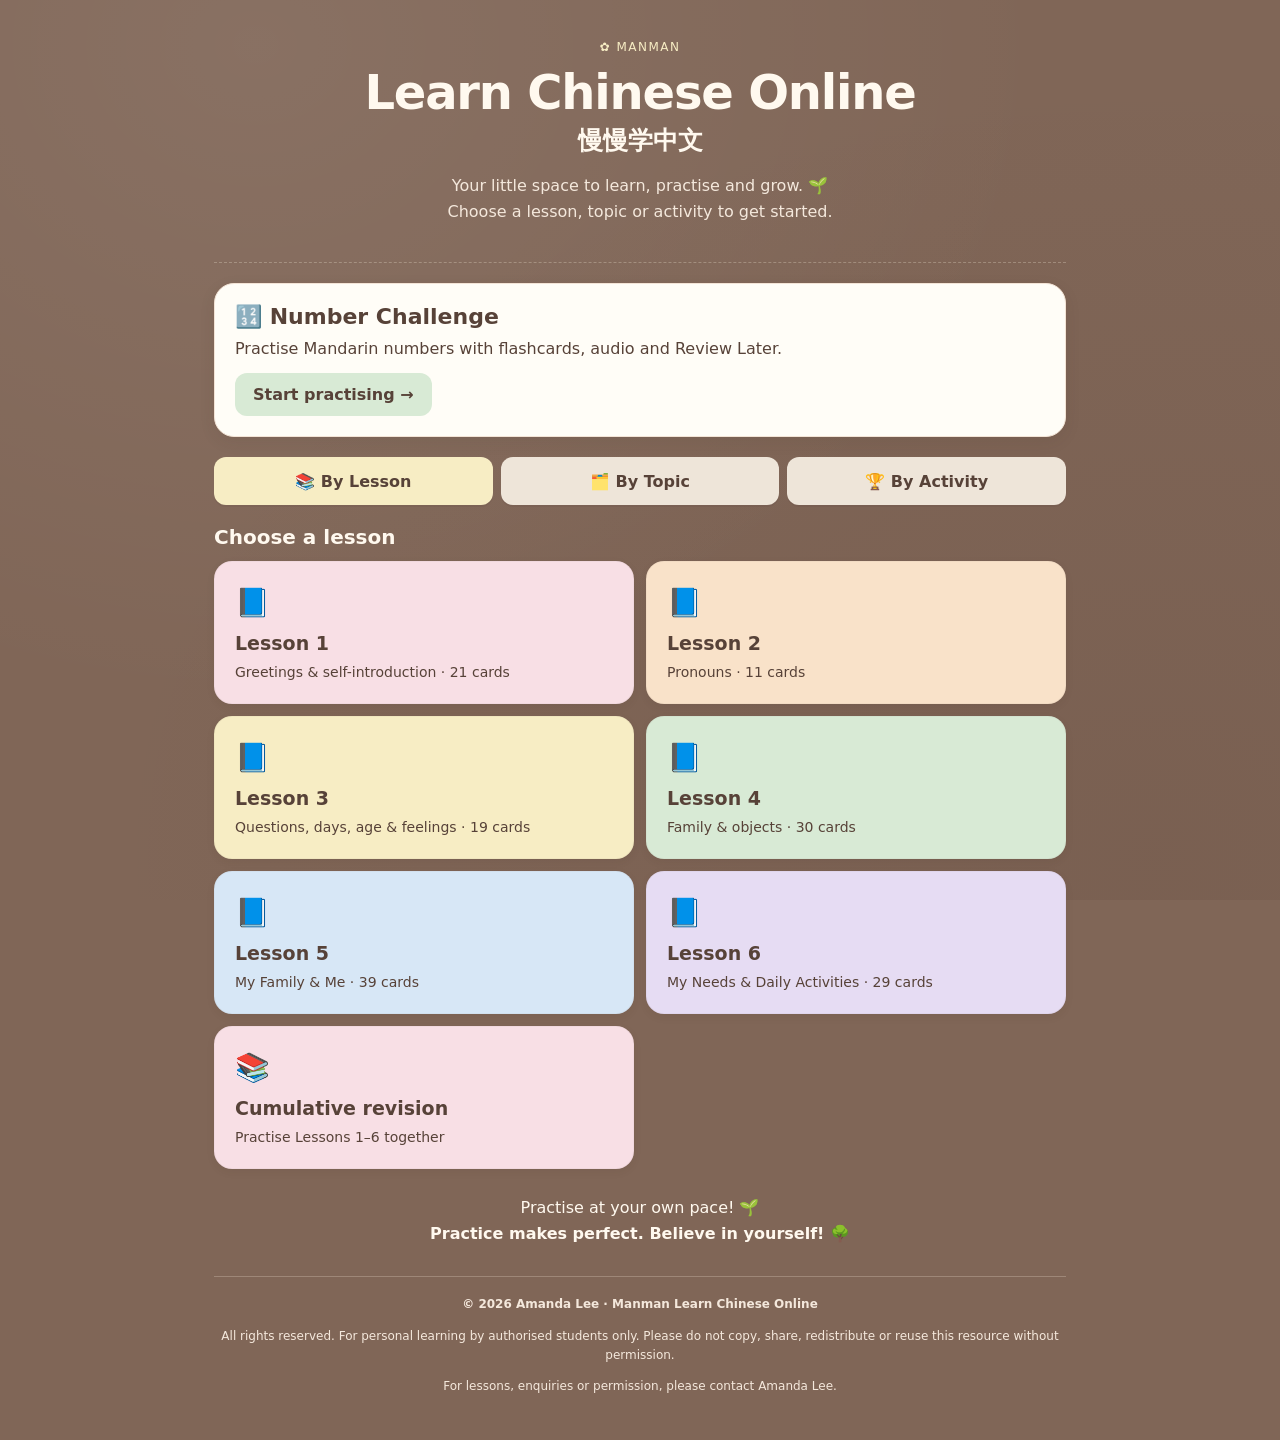
==== index.html @ 1bf58259 "Publish Lesson 5 and 6 navigation and practical sentence activity" ====
<!doctype html><html lang="en"><head><meta charset="utf-8"><meta name="viewport" content="width=device-width,initial-scale=1"><title>Manman · Learn Chinese Online</title><style>*{box-sizing:border-box}body{margin:0;background:#806657;color:#fff9ef;font:16px system-ui,sans-serif}main{max-width:900px;margin:auto;padding:24px}header{text-align:center;padding:16px 0 22px}h1{font-size:clamp(30px,6vw,48px);margin:10px 0 4px}header p{color:#f4e8dc;line-height:1.6}small{color:#f4e8dc}.tabs{display:flex;gap:8px;margin:12px 0 20px;flex-wrap:wrap}button{font:inherit;cursor:pointer;border:0;border-radius:12px;min-height:48px;background:#eee5d9;color:#574238;padding:10px;font-weight:700;flex:1 1 100px}button[aria-pressed=true]{background:#f7edc4}a:focus-visible,button:focus-visible{outline:3px solid #fff;outline-offset:4px}.grid{display:grid;grid-template-columns:repeat(2,minmax(0,1fr));gap:12px}.tile{display:flex;flex-direction:column;gap:8px;text-decoration:none;color:#574238;padding:20px;border-radius:18px;background:#fffdf7;min-height:130px}.tile strong{font-size:19px}.tile span{font-size:14px;line-height:1.5}.tile .emoji{font-size:28px}.tile:hover{filter:brightness(1.04)}.feature{background:#fffdf7;color:#574238;border-radius:20px;padding:20px;margin:0 0 20px}.feature h2{margin:0 0 6px;font-size:22px}.feature p{line-height:1.5;margin:8px 0 12px}.feature a{display:inline-block;background:#d8ead5;color:#574238;padding:12px 18px;border-radius:12px;text-decoration:none;font-weight:700}footer{text-align:center;font-size:12px;line-height:1.6;color:#f4e8dc;border-top:1px solid #ffffff35;padding-top:18px;margin-top:30px}.note{text-align:center;line-height:1.6;margin:26px 0 16px}.section-title{font-size:20px;margin:0 0 12px}.tag{font-size:12px;letter-spacing:1.5px;color:#f7edc4}@media(max-width:480px){main{padding:16px}.tile{padding:14px;min-height:130px}.tile strong{font-size:17px}.tile span{font-size:13px}.tabs{gap:6px}.tabs button{font-size:14px;flex:1 1 85px}}body{min-height:100vh;background-color:#806657;background-image:radial-gradient(ellipse at 20% 5%,#ffffff12,transparent 55%),radial-gradient(ellipse at 90% 95%,#3c241b18,transparent 65%);background-attachment:fixed}main{padding-bottom:32px}h1{letter-spacing:-.025em}button,select{box-shadow:0 2px 0 #49352d16}button:focus-visible,select:focus-visible,a:focus-visible{outline:3px solid #fff2d6;outline-offset:3px}.card,.feature{border:1px solid #f3e4d6;box-shadow:0 5px 16px #39291e16}.hint div,.tile{border:1px solid #5742380a}.quick-guide{background:#ffffff0c;border:1px solid #ffffff22;border-radius:14px;padding:14px 16px}.practice-guide,footer{border-color:#fff5e53b}progress{accent-color:#f7edc4}::selection{background:#f9e2c9;color:#574238}header{border-bottom:1px dashed #fff5e542;margin-bottom:20px}.tile{box-shadow:0 3px 9px #39291e12}.tag{color:#f7edc4}</style></head><body><main><header><div class="tag">✿ MANMAN</div><h1>Learn Chinese Online</h1><div style="font-size:25px;font-weight:700" lang="zh-CN">慢慢学中文</div><p>Your little space to learn, practise and grow. 🌱<br>Choose a lesson, topic or activity to get started.</p></header><section class="feature"><h2>🔢 Number Challenge</h2><p>Practise Mandarin numbers with flashcards, audio and Review Later.</p><a href="/numbers.html">Start practising →</a></section><nav class="tabs" aria-label="Browse learning activities"><button data-tab="lesson" aria-pressed="true">📚 By Lesson</button><button data-tab="topic" aria-pressed="false">🗂️ By Topic</button><button data-tab="activity" aria-pressed="false">🏆 By Activity</button></nav><h2 class="section-title" id="sectionTitle">Choose a lesson</h2><div class="grid" id="items"></div><p class="note">Practise at your own pace! 🌱<br><strong>Practice makes perfect. Believe in yourself! 🌳</strong></p><footer><strong>© 2026 Amanda Lee · Manman Learn Chinese Online</strong><p>All rights reserved. For personal learning by authorised students only. Please do not copy, share, redistribute or reuse this resource without permission.</p><p>For lessons, enquiries or permission, please contact Amanda Lee.</p></footer></main><script src="/lessons.js"></script><script>
const colors=['#f8dfe5','#f9e2c9','#f7edc4','#d8ead5','#d7e7f6','#e6dcf3'];const lessonNames={1:'Greetings & self-introduction',2:'Pronouns',3:'Questions, days, age & feelings',4:'Family & objects',5:'My Family & Me',6:'My Needs & Daily Activities'};const topicIcons={'Greetings':'👋','Self-introduction':'🙋','Pronouns':'👥','Questions & days':'📅','Age':'🎂','Feelings':'😊','Have / do not have':'🎒','This / that':'👈','Family':'🏡'};const url=(params)=>'/speaking.html?'+new URLSearchParams(params).toString();const catalog={lesson:[...Object.entries(lessonNames).map(([n,t])=>['📘','Lesson '+n,t+' · '+MANMAN_CARDS.filter(c=>String(c[0])===n).length+' cards',url({lesson:n})]),['📚','Cumulative revision','Practise Lessons 1–6 together',url({lesson:'all'})]],topic:[['🔢','Numbers','Number Challenge','/numbers.html'],...([...new Set(MANMAN_CARDS.map(c=>c[1]))].map(t=>[topicIcons[t]||'📝',t,MANMAN_CARDS.filter(c=>c[1]===t).length+' cards',url({topic:t})]))],activity:[['🃏','Flashcards','English, Pinyin and Chinese',url({mode:'study'})],['🗣️','Speaking quiz','Say the answer before revealing it',url({mode:'speak'})],['🎧','Listening quiz','Listen and choose the meaning',url({mode:'listen'})],['📝','Practical sentences','Practise complete sentences from Lessons 5 and 6',url({topic:'Practical sentences',mode:'study'})],['💬','Conversation','Listen and respond aloud',url({mode:'chat'})],['🔢','Number Challenge','Practise counting and pronunciation','/numbers.html']]};function draw(tab){document.querySelectorAll('[data-tab]').forEach(b=>b.setAttribute('aria-pressed',String(b.dataset.tab===tab)));document.getElementById('sectionTitle').textContent={lesson:'Choose a lesson',topic:'Choose a topic',activity:'Choose an activity'}[tab];let grid=document.getElementById('items');grid.replaceChildren();catalog[tab].forEach((d,i)=>{let a=document.createElement('a');a.className='tile';a.href=d[3];a.style.background=colors[i%colors.length];let e=document.createElement('span');e.className='emoji';e.textContent=d[0];let title=document.createElement('strong');title.textContent=d[1];let desc=document.createElement('span');desc.textContent=d[2];a.append(e,title,desc);grid.append(a)})}document.querySelectorAll('[data-tab]').forEach(b=>b.onclick=()=>draw(b.dataset.tab));draw('lesson');
</script></body></html>
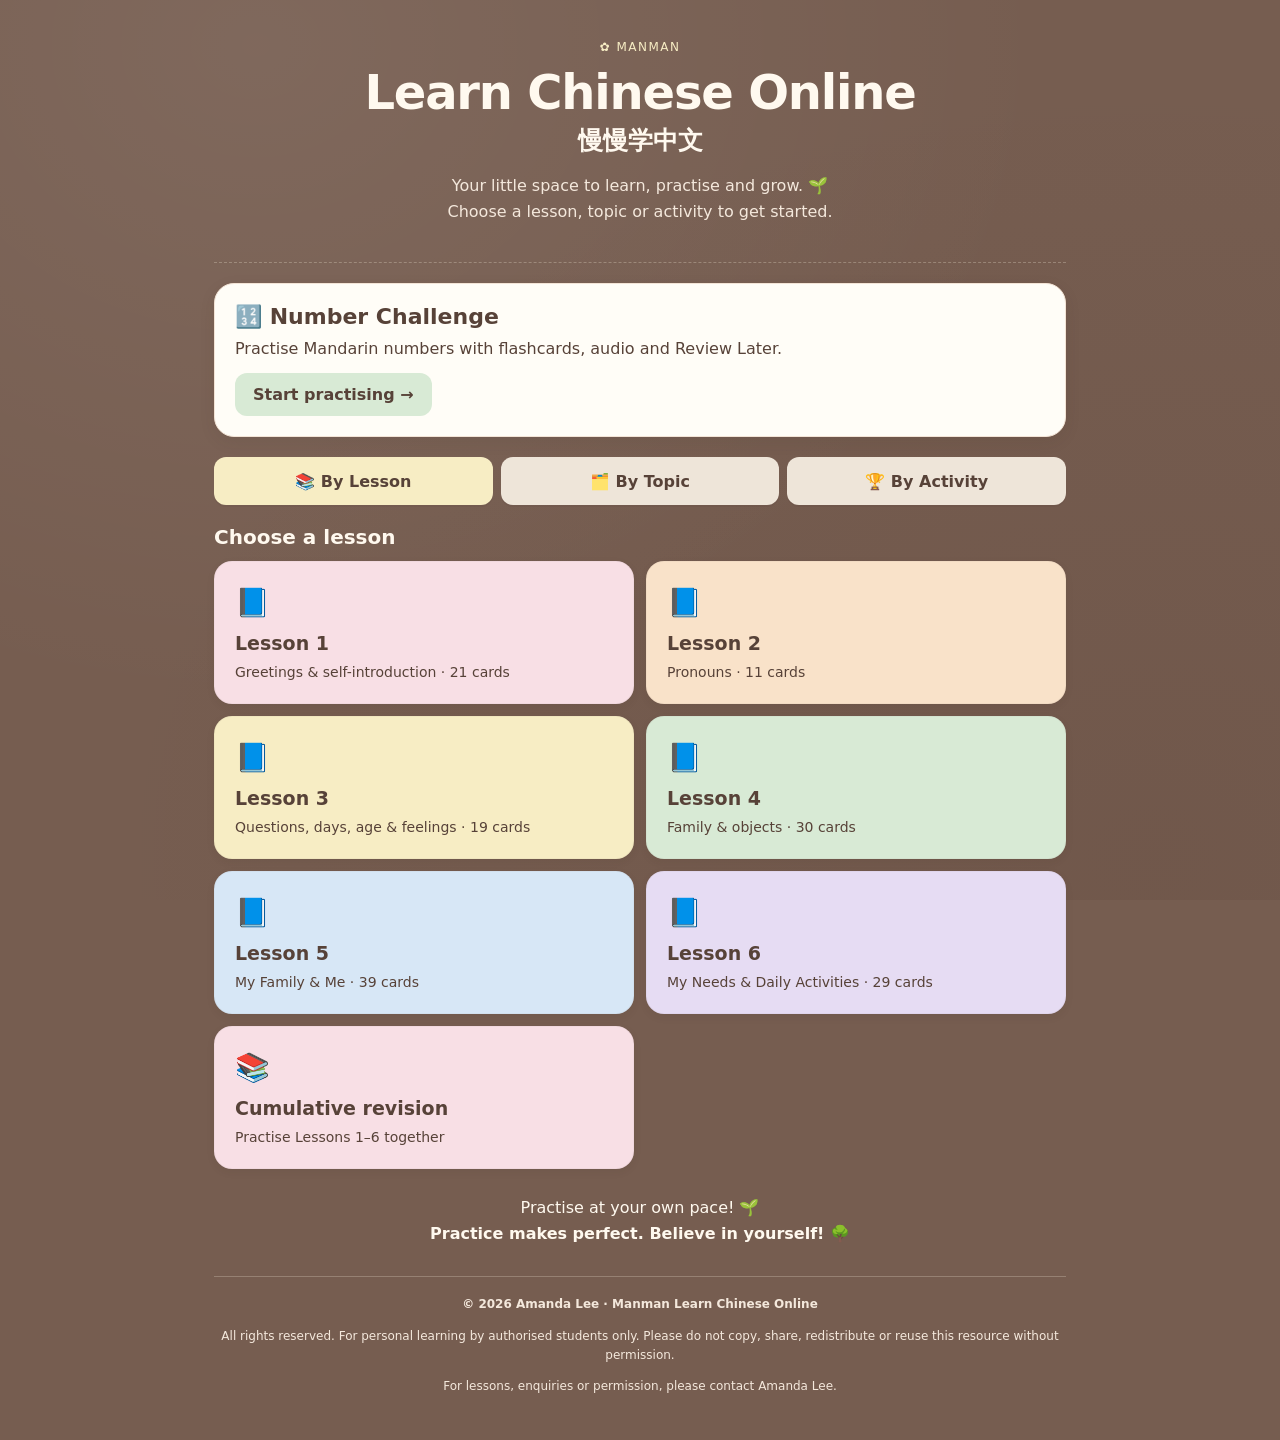
==== commit 07632639: "Darken coffee board and standardise two-column pastel practice controls" ====
--- a/index.html
+++ b/index.html
@@ -1,3 +1,3 @@
-<!doctype html><html lang="en"><head><meta charset="utf-8"><meta name="viewport" content="width=device-width,initial-scale=1"><title>Manman · Learn Chinese Online</title><style>*{box-sizing:border-box}body{margin:0;background:#806657;color:#fff9ef;font:16px system-ui,sans-serif}main{max-width:900px;margin:auto;padding:24px}header{text-align:center;padding:16px 0 22px}h1{font-size:clamp(30px,6vw,48px);margin:10px 0 4px}header p{color:#f4e8dc;line-height:1.6}small{color:#f4e8dc}.tabs{display:flex;gap:8px;margin:12px 0 20px;flex-wrap:wrap}button{font:inherit;cursor:pointer;border:0;border-radius:12px;min-height:48px;background:#eee5d9;color:#574238;padding:10px;font-weight:700;flex:1 1 100px}button[aria-pressed=true]{background:#f7edc4}a:focus-visible,button:focus-visible{outline:3px solid #fff;outline-offset:4px}.grid{display:grid;grid-template-columns:repeat(2,minmax(0,1fr));gap:12px}.tile{display:flex;flex-direction:column;gap:8px;text-decoration:none;color:#574238;padding:20px;border-radius:18px;background:#fffdf7;min-height:130px}.tile strong{font-size:19px}.tile span{font-size:14px;line-height:1.5}.tile .emoji{font-size:28px}.tile:hover{filter:brightness(1.04)}.feature{background:#fffdf7;color:#574238;border-radius:20px;padding:20px;margin:0 0 20px}.feature h2{margin:0 0 6px;font-size:22px}.feature p{line-height:1.5;margin:8px 0 12px}.feature a{display:inline-block;background:#d8ead5;color:#574238;padding:12px 18px;border-radius:12px;text-decoration:none;font-weight:700}footer{text-align:center;font-size:12px;line-height:1.6;color:#f4e8dc;border-top:1px solid #ffffff35;padding-top:18px;margin-top:30px}.note{text-align:center;line-height:1.6;margin:26px 0 16px}.section-title{font-size:20px;margin:0 0 12px}.tag{font-size:12px;letter-spacing:1.5px;color:#f7edc4}@media(max-width:480px){main{padding:16px}.tile{padding:14px;min-height:130px}.tile strong{font-size:17px}.tile span{font-size:13px}.tabs{gap:6px}.tabs button{font-size:14px;flex:1 1 85px}}body{min-height:100vh;background-color:#806657;background-image:radial-gradient(ellipse at 20% 5%,#ffffff12,transparent 55%),radial-gradient(ellipse at 90% 95%,#3c241b18,transparent 65%);background-attachment:fixed}main{padding-bottom:32px}h1{letter-spacing:-.025em}button,select{box-shadow:0 2px 0 #49352d16}button:focus-visible,select:focus-visible,a:focus-visible{outline:3px solid #fff2d6;outline-offset:3px}.card,.feature{border:1px solid #f3e4d6;box-shadow:0 5px 16px #39291e16}.hint div,.tile{border:1px solid #5742380a}.quick-guide{background:#ffffff0c;border:1px solid #ffffff22;border-radius:14px;padding:14px 16px}.practice-guide,footer{border-color:#fff5e53b}progress{accent-color:#f7edc4}::selection{background:#f9e2c9;color:#574238}header{border-bottom:1px dashed #fff5e542;margin-bottom:20px}.tile{box-shadow:0 3px 9px #39291e12}.tag{color:#f7edc4}</style></head><body><main><header><div class="tag">✿ MANMAN</div><h1>Learn Chinese Online</h1><div style="font-size:25px;font-weight:700" lang="zh-CN">慢慢学中文</div><p>Your little space to learn, practise and grow. 🌱<br>Choose a lesson, topic or activity to get started.</p></header><section class="feature"><h2>🔢 Number Challenge</h2><p>Practise Mandarin numbers with flashcards, audio and Review Later.</p><a href="/numbers.html">Start practising →</a></section><nav class="tabs" aria-label="Browse learning activities"><button data-tab="lesson" aria-pressed="true">📚 By Lesson</button><button data-tab="topic" aria-pressed="false">🗂️ By Topic</button><button data-tab="activity" aria-pressed="false">🏆 By Activity</button></nav><h2 class="section-title" id="sectionTitle">Choose a lesson</h2><div class="grid" id="items"></div><p class="note">Practise at your own pace! 🌱<br><strong>Practice makes perfect. Believe in yourself! 🌳</strong></p><footer><strong>© 2026 Amanda Lee · Manman Learn Chinese Online</strong><p>All rights reserved. For personal learning by authorised students only. Please do not copy, share, redistribute or reuse this resource without permission.</p><p>For lessons, enquiries or permission, please contact Amanda Lee.</p></footer></main><script src="/lessons.js"></script><script>
+<!doctype html><html lang="en"><head><meta charset="utf-8"><meta name="viewport" content="width=device-width,initial-scale=1"><title>Manman · Learn Chinese Online</title><style>*{box-sizing:border-box}body{margin:0;background:#765D50;color:#fff9ef;font:16px system-ui,sans-serif}main{max-width:900px;margin:auto;padding:24px}header{text-align:center;padding:16px 0 22px}h1{font-size:clamp(30px,6vw,48px);margin:10px 0 4px}header p{color:#f4e8dc;line-height:1.6}small{color:#f4e8dc}.tabs{display:flex;gap:8px;margin:12px 0 20px;flex-wrap:wrap}button{font:inherit;cursor:pointer;border:0;border-radius:12px;min-height:48px;background:#eee5d9;color:#574238;padding:10px;font-weight:700;flex:1 1 100px}button[aria-pressed=true]{background:#f7edc4}a:focus-visible,button:focus-visible{outline:3px solid #fff;outline-offset:4px}.grid{display:grid;grid-template-columns:repeat(2,minmax(0,1fr));gap:12px}.tile{display:flex;flex-direction:column;gap:8px;text-decoration:none;color:#574238;padding:20px;border-radius:18px;background:#fffdf7;min-height:130px}.tile strong{font-size:19px}.tile span{font-size:14px;line-height:1.5}.tile .emoji{font-size:28px}.tile:hover{filter:brightness(1.04)}.feature{background:#fffdf7;color:#574238;border-radius:20px;padding:20px;margin:0 0 20px}.feature h2{margin:0 0 6px;font-size:22px}.feature p{line-height:1.5;margin:8px 0 12px}.feature a{display:inline-block;background:#d8ead5;color:#574238;padding:12px 18px;border-radius:12px;text-decoration:none;font-weight:700}footer{text-align:center;font-size:12px;line-height:1.6;color:#f4e8dc;border-top:1px solid #ffffff35;padding-top:18px;margin-top:30px}.note{text-align:center;line-height:1.6;margin:26px 0 16px}.section-title{font-size:20px;margin:0 0 12px}.tag{font-size:12px;letter-spacing:1.5px;color:#f7edc4}@media(max-width:480px){main{padding:16px}.tile{padding:14px;min-height:130px}.tile strong{font-size:17px}.tile span{font-size:13px}.tabs{gap:6px}.tabs button{font-size:14px;flex:1 1 85px}}body{min-height:100vh;background-color:#765D50;background-image:radial-gradient(ellipse at 20% 5%,#ffffff12,transparent 55%),radial-gradient(ellipse at 90% 95%,#3c241b18,transparent 65%);background-attachment:fixed}main{padding-bottom:32px}h1{letter-spacing:-.025em}button,select{box-shadow:0 2px 0 #49352d16}button:focus-visible,select:focus-visible,a:focus-visible{outline:3px solid #fff2d6;outline-offset:3px}.card,.feature{border:1px solid #f3e4d6;box-shadow:0 5px 16px #39291e16}.hint div,.tile{border:1px solid #5742380a}.quick-guide{background:#ffffff0c;border:1px solid #ffffff22;border-radius:14px;padding:14px 16px}.practice-guide,footer{border-color:#fff5e53b}progress{accent-color:#f7edc4}::selection{background:#f9e2c9;color:#574238}header{border-bottom:1px dashed #fff5e542;margin-bottom:20px}.tile{box-shadow:0 3px 9px #39291e12}.tag{color:#f7edc4}</style></head><body><main><header><div class="tag">✿ MANMAN</div><h1>Learn Chinese Online</h1><div style="font-size:25px;font-weight:700" lang="zh-CN">慢慢学中文</div><p>Your little space to learn, practise and grow. 🌱<br>Choose a lesson, topic or activity to get started.</p></header><section class="feature"><h2>🔢 Number Challenge</h2><p>Practise Mandarin numbers with flashcards, audio and Review Later.</p><a href="/numbers.html">Start practising →</a></section><nav class="tabs" aria-label="Browse learning activities"><button data-tab="lesson" aria-pressed="true">📚 By Lesson</button><button data-tab="topic" aria-pressed="false">🗂️ By Topic</button><button data-tab="activity" aria-pressed="false">🏆 By Activity</button></nav><h2 class="section-title" id="sectionTitle">Choose a lesson</h2><div class="grid" id="items"></div><p class="note">Practise at your own pace! 🌱<br><strong>Practice makes perfect. Believe in yourself! 🌳</strong></p><footer><strong>© 2026 Amanda Lee · Manman Learn Chinese Online</strong><p>All rights reserved. For personal learning by authorised students only. Please do not copy, share, redistribute or reuse this resource without permission.</p><p>For lessons, enquiries or permission, please contact Amanda Lee.</p></footer></main><script src="/lessons.js"></script><script>
 const colors=['#f8dfe5','#f9e2c9','#f7edc4','#d8ead5','#d7e7f6','#e6dcf3'];const lessonNames={1:'Greetings & self-introduction',2:'Pronouns',3:'Questions, days, age & feelings',4:'Family & objects',5:'My Family & Me',6:'My Needs & Daily Activities'};const topicIcons={'Greetings':'👋','Self-introduction':'🙋','Pronouns':'👥','Questions & days':'📅','Age':'🎂','Feelings':'😊','Have / do not have':'🎒','This / that':'👈','Family':'🏡'};const url=(params)=>'/speaking.html?'+new URLSearchParams(params).toString();const catalog={lesson:[...Object.entries(lessonNames).map(([n,t])=>['📘','Lesson '+n,t+' · '+MANMAN_CARDS.filter(c=>String(c[0])===n).length+' cards',url({lesson:n})]),['📚','Cumulative revision','Practise Lessons 1–6 together',url({lesson:'all'})]],topic:[['🔢','Numbers','Number Challenge','/numbers.html'],...([...new Set(MANMAN_CARDS.map(c=>c[1]))].map(t=>[topicIcons[t]||'📝',t,MANMAN_CARDS.filter(c=>c[1]===t).length+' cards',url({topic:t})]))],activity:[['🃏','Flashcards','English, Pinyin and Chinese',url({mode:'study'})],['🗣️','Speaking quiz','Say the answer before revealing it',url({mode:'speak'})],['🎧','Listening quiz','Listen and choose the meaning',url({mode:'listen'})],['📝','Practical sentences','Practise complete sentences from Lessons 5 and 6',url({topic:'Practical sentences',mode:'study'})],['💬','Conversation','Listen and respond aloud',url({mode:'chat'})],['🔢','Number Challenge','Practise counting and pronunciation','/numbers.html']]};function draw(tab){document.querySelectorAll('[data-tab]').forEach(b=>b.setAttribute('aria-pressed',String(b.dataset.tab===tab)));document.getElementById('sectionTitle').textContent={lesson:'Choose a lesson',topic:'Choose a topic',activity:'Choose an activity'}[tab];let grid=document.getElementById('items');grid.replaceChildren();catalog[tab].forEach((d,i)=>{let a=document.createElement('a');a.className='tile';a.href=d[3];a.style.background=colors[i%colors.length];let e=document.createElement('span');e.className='emoji';e.textContent=d[0];let title=document.createElement('strong');title.textContent=d[1];let desc=document.createElement('span');desc.textContent=d[2];a.append(e,title,desc);grid.append(a)})}document.querySelectorAll('[data-tab]').forEach(b=>b.onclick=()=>draw(b.dataset.tab));draw('lesson');
 </script></body></html>
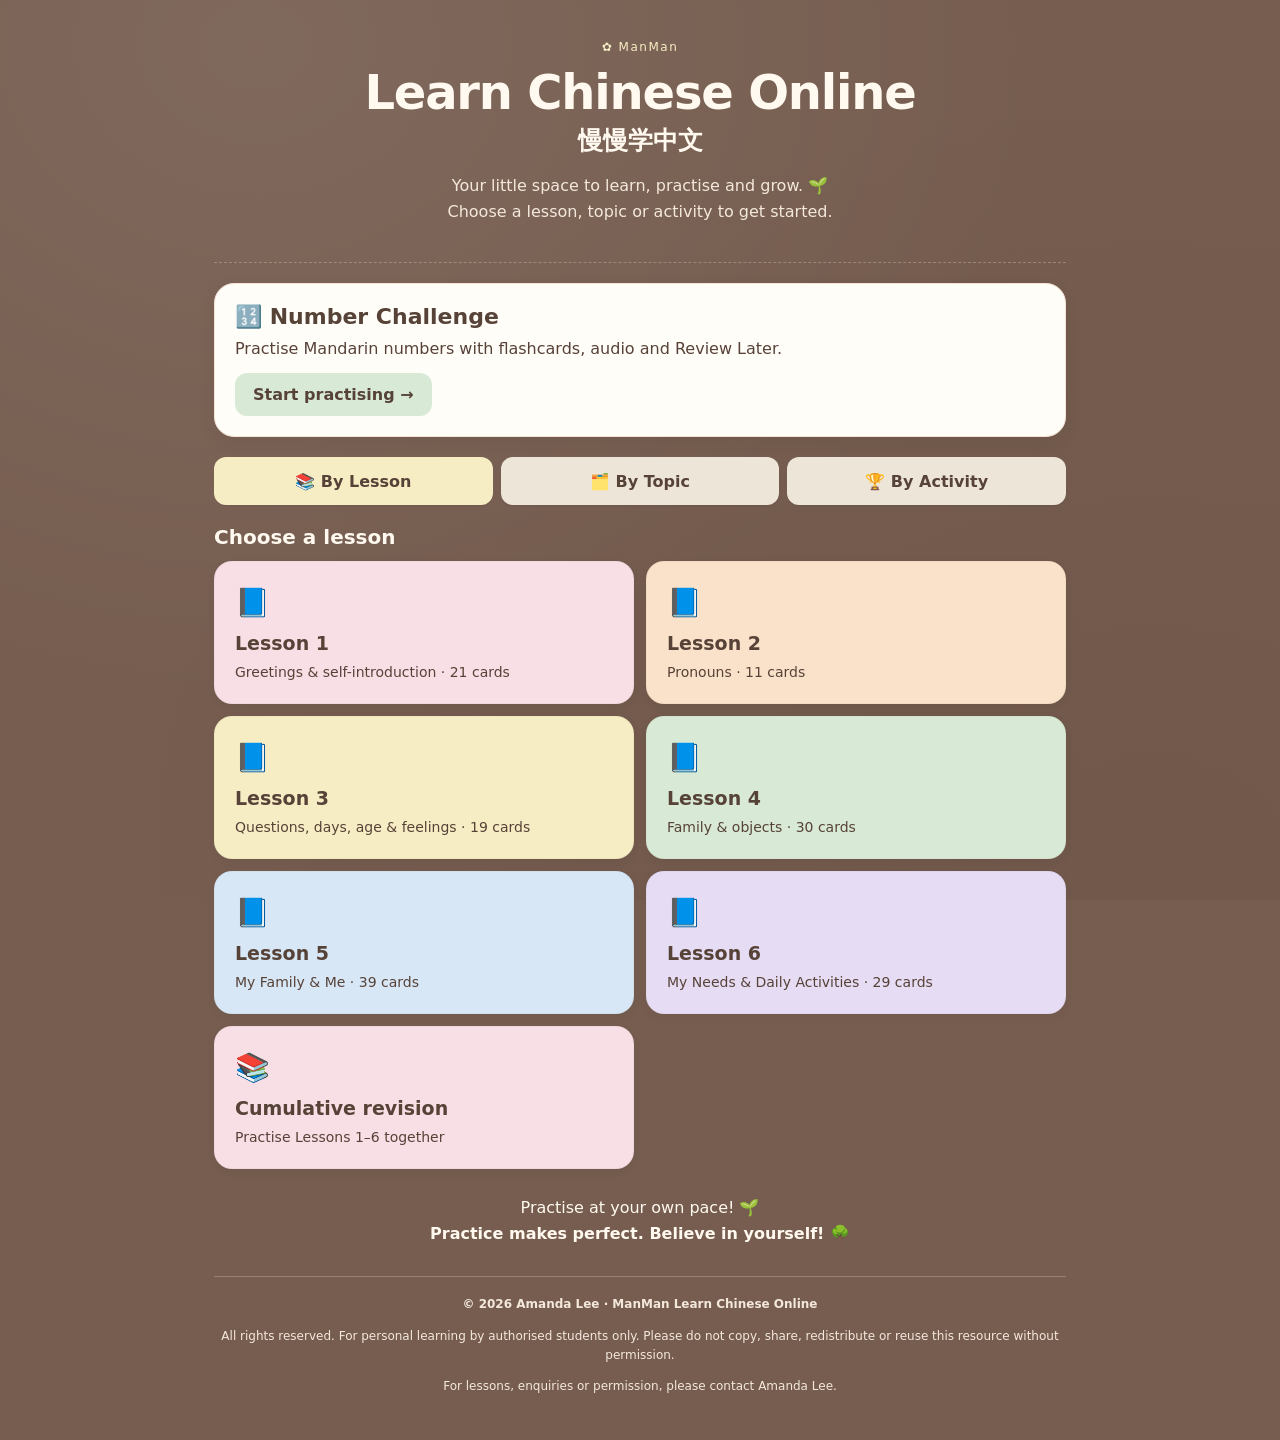
==== commit 083a271b: "Standardise brand spelling as ManMan across website" ====
--- a/index.html
+++ b/index.html
@@ -1,3 +1,3 @@
-<!doctype html><html lang="en"><head><meta charset="utf-8"><meta name="viewport" content="width=device-width,initial-scale=1"><title>Manman · Learn Chinese Online</title><style>*{box-sizing:border-box}body{margin:0;background:#765D50;color:#fff9ef;font:16px system-ui,sans-serif}main{max-width:900px;margin:auto;padding:24px}header{text-align:center;padding:16px 0 22px}h1{font-size:clamp(30px,6vw,48px);margin:10px 0 4px}header p{color:#f4e8dc;line-height:1.6}small{color:#f4e8dc}.tabs{display:flex;gap:8px;margin:12px 0 20px;flex-wrap:wrap}button{font:inherit;cursor:pointer;border:0;border-radius:12px;min-height:48px;background:#eee5d9;color:#574238;padding:10px;font-weight:700;flex:1 1 100px}button[aria-pressed=true]{background:#f7edc4}a:focus-visible,button:focus-visible{outline:3px solid #fff;outline-offset:4px}.grid{display:grid;grid-template-columns:repeat(2,minmax(0,1fr));gap:12px}.tile{display:flex;flex-direction:column;gap:8px;text-decoration:none;color:#574238;padding:20px;border-radius:18px;background:#fffdf7;min-height:130px}.tile strong{font-size:19px}.tile span{font-size:14px;line-height:1.5}.tile .emoji{font-size:28px}.tile:hover{filter:brightness(1.04)}.feature{background:#fffdf7;color:#574238;border-radius:20px;padding:20px;margin:0 0 20px}.feature h2{margin:0 0 6px;font-size:22px}.feature p{line-height:1.5;margin:8px 0 12px}.feature a{display:inline-block;background:#d8ead5;color:#574238;padding:12px 18px;border-radius:12px;text-decoration:none;font-weight:700}footer{text-align:center;font-size:12px;line-height:1.6;color:#f4e8dc;border-top:1px solid #ffffff35;padding-top:18px;margin-top:30px}.note{text-align:center;line-height:1.6;margin:26px 0 16px}.section-title{font-size:20px;margin:0 0 12px}.tag{font-size:12px;letter-spacing:1.5px;color:#f7edc4}@media(max-width:480px){main{padding:16px}.tile{padding:14px;min-height:130px}.tile strong{font-size:17px}.tile span{font-size:13px}.tabs{gap:6px}.tabs button{font-size:14px;flex:1 1 85px}}body{min-height:100vh;background-color:#765D50;background-image:radial-gradient(ellipse at 20% 5%,#ffffff12,transparent 55%),radial-gradient(ellipse at 90% 95%,#3c241b18,transparent 65%);background-attachment:fixed}main{padding-bottom:32px}h1{letter-spacing:-.025em}button,select{box-shadow:0 2px 0 #49352d16}button:focus-visible,select:focus-visible,a:focus-visible{outline:3px solid #fff2d6;outline-offset:3px}.card,.feature{border:1px solid #f3e4d6;box-shadow:0 5px 16px #39291e16}.hint div,.tile{border:1px solid #5742380a}.quick-guide{background:#ffffff0c;border:1px solid #ffffff22;border-radius:14px;padding:14px 16px}.practice-guide,footer{border-color:#fff5e53b}progress{accent-color:#f7edc4}::selection{background:#f9e2c9;color:#574238}header{border-bottom:1px dashed #fff5e542;margin-bottom:20px}.tile{box-shadow:0 3px 9px #39291e12}.tag{color:#f7edc4}</style></head><body><main><header><div class="tag">✿ MANMAN</div><h1>Learn Chinese Online</h1><div style="font-size:25px;font-weight:700" lang="zh-CN">慢慢学中文</div><p>Your little space to learn, practise and grow. 🌱<br>Choose a lesson, topic or activity to get started.</p></header><section class="feature"><h2>🔢 Number Challenge</h2><p>Practise Mandarin numbers with flashcards, audio and Review Later.</p><a href="/numbers.html">Start practising →</a></section><nav class="tabs" aria-label="Browse learning activities"><button data-tab="lesson" aria-pressed="true">📚 By Lesson</button><button data-tab="topic" aria-pressed="false">🗂️ By Topic</button><button data-tab="activity" aria-pressed="false">🏆 By Activity</button></nav><h2 class="section-title" id="sectionTitle">Choose a lesson</h2><div class="grid" id="items"></div><p class="note">Practise at your own pace! 🌱<br><strong>Practice makes perfect. Believe in yourself! 🌳</strong></p><footer><strong>© 2026 Amanda Lee · Manman Learn Chinese Online</strong><p>All rights reserved. For personal learning by authorised students only. Please do not copy, share, redistribute or reuse this resource without permission.</p><p>For lessons, enquiries or permission, please contact Amanda Lee.</p></footer></main><script src="/lessons.js"></script><script>
+<!doctype html><html lang="en"><head><meta charset="utf-8"><meta name="viewport" content="width=device-width,initial-scale=1"><title>ManMan · Learn Chinese Online</title><style>*{box-sizing:border-box}body{margin:0;background:#765D50;color:#fff9ef;font:16px system-ui,sans-serif}main{max-width:900px;margin:auto;padding:24px}header{text-align:center;padding:16px 0 22px}h1{font-size:clamp(30px,6vw,48px);margin:10px 0 4px}header p{color:#f4e8dc;line-height:1.6}small{color:#f4e8dc}.tabs{display:flex;gap:8px;margin:12px 0 20px;flex-wrap:wrap}button{font:inherit;cursor:pointer;border:0;border-radius:12px;min-height:48px;background:#eee5d9;color:#574238;padding:10px;font-weight:700;flex:1 1 100px}button[aria-pressed=true]{background:#f7edc4}a:focus-visible,button:focus-visible{outline:3px solid #fff;outline-offset:4px}.grid{display:grid;grid-template-columns:repeat(2,minmax(0,1fr));gap:12px}.tile{display:flex;flex-direction:column;gap:8px;text-decoration:none;color:#574238;padding:20px;border-radius:18px;background:#fffdf7;min-height:130px}.tile strong{font-size:19px}.tile span{font-size:14px;line-height:1.5}.tile .emoji{font-size:28px}.tile:hover{filter:brightness(1.04)}.feature{background:#fffdf7;color:#574238;border-radius:20px;padding:20px;margin:0 0 20px}.feature h2{margin:0 0 6px;font-size:22px}.feature p{line-height:1.5;margin:8px 0 12px}.feature a{display:inline-block;background:#d8ead5;color:#574238;padding:12px 18px;border-radius:12px;text-decoration:none;font-weight:700}footer{text-align:center;font-size:12px;line-height:1.6;color:#f4e8dc;border-top:1px solid #ffffff35;padding-top:18px;margin-top:30px}.note{text-align:center;line-height:1.6;margin:26px 0 16px}.section-title{font-size:20px;margin:0 0 12px}.tag{font-size:12px;letter-spacing:1.5px;color:#f7edc4}@media(max-width:480px){main{padding:16px}.tile{padding:14px;min-height:130px}.tile strong{font-size:17px}.tile span{font-size:13px}.tabs{gap:6px}.tabs button{font-size:14px;flex:1 1 85px}}body{min-height:100vh;background-color:#765D50;background-image:radial-gradient(ellipse at 20% 5%,#ffffff12,transparent 55%),radial-gradient(ellipse at 90% 95%,#3c241b18,transparent 65%);background-attachment:fixed}main{padding-bottom:32px}h1{letter-spacing:-.025em}button,select{box-shadow:0 2px 0 #49352d16}button:focus-visible,select:focus-visible,a:focus-visible{outline:3px solid #fff2d6;outline-offset:3px}.card,.feature{border:1px solid #f3e4d6;box-shadow:0 5px 16px #39291e16}.hint div,.tile{border:1px solid #5742380a}.quick-guide{background:#ffffff0c;border:1px solid #ffffff22;border-radius:14px;padding:14px 16px}.practice-guide,footer{border-color:#fff5e53b}progress{accent-color:#f7edc4}::selection{background:#f9e2c9;color:#574238}header{border-bottom:1px dashed #fff5e542;margin-bottom:20px}.tile{box-shadow:0 3px 9px #39291e12}.tag{color:#f7edc4}</style></head><body><main><header><div class="tag">✿ ManMan</div><h1>Learn Chinese Online</h1><div style="font-size:25px;font-weight:700" lang="zh-CN">慢慢学中文</div><p>Your little space to learn, practise and grow. 🌱<br>Choose a lesson, topic or activity to get started.</p></header><section class="feature"><h2>🔢 Number Challenge</h2><p>Practise Mandarin numbers with flashcards, audio and Review Later.</p><a href="/numbers.html">Start practising →</a></section><nav class="tabs" aria-label="Browse learning activities"><button data-tab="lesson" aria-pressed="true">📚 By Lesson</button><button data-tab="topic" aria-pressed="false">🗂️ By Topic</button><button data-tab="activity" aria-pressed="false">🏆 By Activity</button></nav><h2 class="section-title" id="sectionTitle">Choose a lesson</h2><div class="grid" id="items"></div><p class="note">Practise at your own pace! 🌱<br><strong>Practice makes perfect. Believe in yourself! 🌳</strong></p><footer><strong>© 2026 Amanda Lee · ManMan Learn Chinese Online</strong><p>All rights reserved. For personal learning by authorised students only. Please do not copy, share, redistribute or reuse this resource without permission.</p><p>For lessons, enquiries or permission, please contact Amanda Lee.</p></footer></main><script src="/lessons.js"></script><script>
 const colors=['#f8dfe5','#f9e2c9','#f7edc4','#d8ead5','#d7e7f6','#e6dcf3'];const lessonNames={1:'Greetings & self-introduction',2:'Pronouns',3:'Questions, days, age & feelings',4:'Family & objects',5:'My Family & Me',6:'My Needs & Daily Activities'};const topicIcons={'Greetings':'👋','Self-introduction':'🙋','Pronouns':'👥','Questions & days':'📅','Age':'🎂','Feelings':'😊','Have / do not have':'🎒','This / that':'👈','Family':'🏡'};const url=(params)=>'/speaking.html?'+new URLSearchParams(params).toString();const catalog={lesson:[...Object.entries(lessonNames).map(([n,t])=>['📘','Lesson '+n,t+' · '+MANMAN_CARDS.filter(c=>String(c[0])===n).length+' cards',url({lesson:n})]),['📚','Cumulative revision','Practise Lessons 1–6 together',url({lesson:'all'})]],topic:[['🔢','Numbers','Number Challenge','/numbers.html'],...([...new Set(MANMAN_CARDS.map(c=>c[1]))].map(t=>[topicIcons[t]||'📝',t,MANMAN_CARDS.filter(c=>c[1]===t).length+' cards',url({topic:t})]))],activity:[['🃏','Flashcards','English, Pinyin and Chinese',url({mode:'study'})],['🗣️','Speaking quiz','Say the answer before revealing it',url({mode:'speak'})],['🎧','Listening quiz','Listen and choose the meaning',url({mode:'listen'})],['📝','Practical sentences','Practise complete sentences from Lessons 5 and 6',url({topic:'Practical sentences',mode:'study'})],['💬','Conversation','Listen and respond aloud',url({mode:'chat'})],['🔢','Number Challenge','Practise counting and pronunciation','/numbers.html']]};function draw(tab){document.querySelectorAll('[data-tab]').forEach(b=>b.setAttribute('aria-pressed',String(b.dataset.tab===tab)));document.getElementById('sectionTitle').textContent={lesson:'Choose a lesson',topic:'Choose a topic',activity:'Choose an activity'}[tab];let grid=document.getElementById('items');grid.replaceChildren();catalog[tab].forEach((d,i)=>{let a=document.createElement('a');a.className='tile';a.href=d[3];a.style.background=colors[i%colors.length];let e=document.createElement('span');e.className='emoji';e.textContent=d[0];let title=document.createElement('strong');title.textContent=d[1];let desc=document.createElement('span');desc.textContent=d[2];a.append(e,title,desc);grid.append(a)})}document.querySelectorAll('[data-tab]').forEach(b=>b.onclick=()=>draw(b.dataset.tab));draw('lesson');
 </script></body></html>
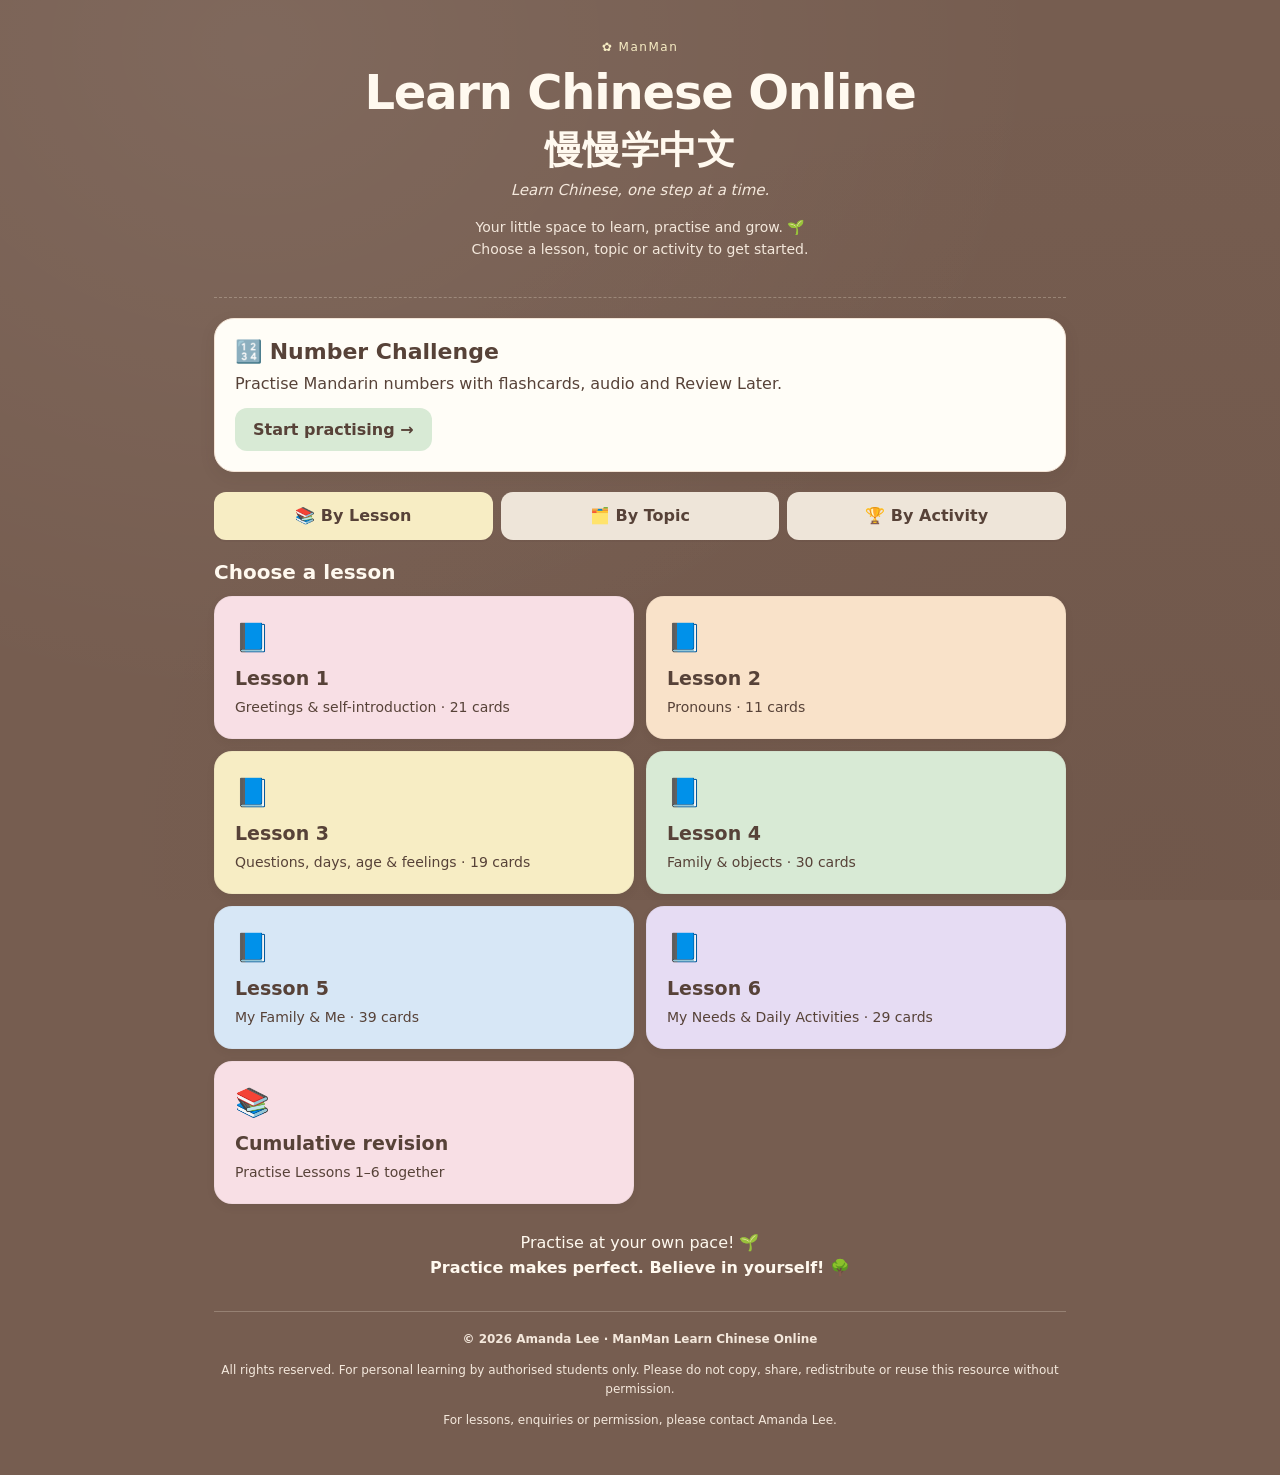
==== commit bc033736: "Enlarge Chinese brand subtitle and add gentle English interpretation" ====
--- a/index.html
+++ b/index.html
@@ -1,3 +1,3 @@
-<!doctype html><html lang="en"><head><meta charset="utf-8"><meta name="viewport" content="width=device-width,initial-scale=1"><title>ManMan · Learn Chinese Online</title><style>*{box-sizing:border-box}body{margin:0;background:#765D50;color:#fff9ef;font:16px system-ui,sans-serif}main{max-width:900px;margin:auto;padding:24px}header{text-align:center;padding:16px 0 22px}h1{font-size:clamp(30px,6vw,48px);margin:10px 0 4px}header p{color:#f4e8dc;line-height:1.6}small{color:#f4e8dc}.tabs{display:flex;gap:8px;margin:12px 0 20px;flex-wrap:wrap}button{font:inherit;cursor:pointer;border:0;border-radius:12px;min-height:48px;background:#eee5d9;color:#574238;padding:10px;font-weight:700;flex:1 1 100px}button[aria-pressed=true]{background:#f7edc4}a:focus-visible,button:focus-visible{outline:3px solid #fff;outline-offset:4px}.grid{display:grid;grid-template-columns:repeat(2,minmax(0,1fr));gap:12px}.tile{display:flex;flex-direction:column;gap:8px;text-decoration:none;color:#574238;padding:20px;border-radius:18px;background:#fffdf7;min-height:130px}.tile strong{font-size:19px}.tile span{font-size:14px;line-height:1.5}.tile .emoji{font-size:28px}.tile:hover{filter:brightness(1.04)}.feature{background:#fffdf7;color:#574238;border-radius:20px;padding:20px;margin:0 0 20px}.feature h2{margin:0 0 6px;font-size:22px}.feature p{line-height:1.5;margin:8px 0 12px}.feature a{display:inline-block;background:#d8ead5;color:#574238;padding:12px 18px;border-radius:12px;text-decoration:none;font-weight:700}footer{text-align:center;font-size:12px;line-height:1.6;color:#f4e8dc;border-top:1px solid #ffffff35;padding-top:18px;margin-top:30px}.note{text-align:center;line-height:1.6;margin:26px 0 16px}.section-title{font-size:20px;margin:0 0 12px}.tag{font-size:12px;letter-spacing:1.5px;color:#f7edc4}@media(max-width:480px){main{padding:16px}.tile{padding:14px;min-height:130px}.tile strong{font-size:17px}.tile span{font-size:13px}.tabs{gap:6px}.tabs button{font-size:14px;flex:1 1 85px}}body{min-height:100vh;background-color:#765D50;background-image:radial-gradient(ellipse at 20% 5%,#ffffff12,transparent 55%),radial-gradient(ellipse at 90% 95%,#3c241b18,transparent 65%);background-attachment:fixed}main{padding-bottom:32px}h1{letter-spacing:-.025em}button,select{box-shadow:0 2px 0 #49352d16}button:focus-visible,select:focus-visible,a:focus-visible{outline:3px solid #fff2d6;outline-offset:3px}.card,.feature{border:1px solid #f3e4d6;box-shadow:0 5px 16px #39291e16}.hint div,.tile{border:1px solid #5742380a}.quick-guide{background:#ffffff0c;border:1px solid #ffffff22;border-radius:14px;padding:14px 16px}.practice-guide,footer{border-color:#fff5e53b}progress{accent-color:#f7edc4}::selection{background:#f9e2c9;color:#574238}header{border-bottom:1px dashed #fff5e542;margin-bottom:20px}.tile{box-shadow:0 3px 9px #39291e12}.tag{color:#f7edc4}</style></head><body><main><header><div class="tag">✿ ManMan</div><h1>Learn Chinese Online</h1><div style="font-size:25px;font-weight:700" lang="zh-CN">慢慢学中文</div><p>Your little space to learn, practise and grow. 🌱<br>Choose a lesson, topic or activity to get started.</p></header><section class="feature"><h2>🔢 Number Challenge</h2><p>Practise Mandarin numbers with flashcards, audio and Review Later.</p><a href="/numbers.html">Start practising →</a></section><nav class="tabs" aria-label="Browse learning activities"><button data-tab="lesson" aria-pressed="true">📚 By Lesson</button><button data-tab="topic" aria-pressed="false">🗂️ By Topic</button><button data-tab="activity" aria-pressed="false">🏆 By Activity</button></nav><h2 class="section-title" id="sectionTitle">Choose a lesson</h2><div class="grid" id="items"></div><p class="note">Practise at your own pace! 🌱<br><strong>Practice makes perfect. Believe in yourself! 🌳</strong></p><footer><strong>© 2026 Amanda Lee · ManMan Learn Chinese Online</strong><p>All rights reserved. For personal learning by authorised students only. Please do not copy, share, redistribute or reuse this resource without permission.</p><p>For lessons, enquiries or permission, please contact Amanda Lee.</p></footer></main><script src="/lessons.js"></script><script>
+<!doctype html><html lang="en"><head><meta charset="utf-8"><meta name="viewport" content="width=device-width,initial-scale=1"><title>ManMan · Learn Chinese Online</title><style>*{box-sizing:border-box}body{margin:0;background:#765D50;color:#fff9ef;font:16px system-ui,sans-serif}main{max-width:900px;margin:auto;padding:24px}header{text-align:center;padding:16px 0 22px}h1{font-size:clamp(30px,6vw,48px);margin:10px 0 4px}header p{color:#f4e8dc;line-height:1.6}small{color:#f4e8dc}.tabs{display:flex;gap:8px;margin:12px 0 20px;flex-wrap:wrap}button{font:inherit;cursor:pointer;border:0;border-radius:12px;min-height:48px;background:#eee5d9;color:#574238;padding:10px;font-weight:700;flex:1 1 100px}button[aria-pressed=true]{background:#f7edc4}a:focus-visible,button:focus-visible{outline:3px solid #fff;outline-offset:4px}.grid{display:grid;grid-template-columns:repeat(2,minmax(0,1fr));gap:12px}.tile{display:flex;flex-direction:column;gap:8px;text-decoration:none;color:#574238;padding:20px;border-radius:18px;background:#fffdf7;min-height:130px}.tile strong{font-size:19px}.tile span{font-size:14px;line-height:1.5}.tile .emoji{font-size:28px}.tile:hover{filter:brightness(1.04)}.feature{background:#fffdf7;color:#574238;border-radius:20px;padding:20px;margin:0 0 20px}.feature h2{margin:0 0 6px;font-size:22px}.feature p{line-height:1.5;margin:8px 0 12px}.feature a{display:inline-block;background:#d8ead5;color:#574238;padding:12px 18px;border-radius:12px;text-decoration:none;font-weight:700}footer{text-align:center;font-size:12px;line-height:1.6;color:#f4e8dc;border-top:1px solid #ffffff35;padding-top:18px;margin-top:30px}.note{text-align:center;line-height:1.6;margin:26px 0 16px}.section-title{font-size:20px;margin:0 0 12px}.tag{font-size:12px;letter-spacing:1.5px;color:#f7edc4}@media(max-width:480px){main{padding:16px}.tile{padding:14px;min-height:130px}.tile strong{font-size:17px}.tile span{font-size:13px}.tabs{gap:6px}.tabs button{font-size:14px;flex:1 1 85px}}body{min-height:100vh;background-color:#765D50;background-image:radial-gradient(ellipse at 20% 5%,#ffffff12,transparent 55%),radial-gradient(ellipse at 90% 95%,#3c241b18,transparent 65%);background-attachment:fixed}main{padding-bottom:32px}h1{letter-spacing:-.025em}button,select{box-shadow:0 2px 0 #49352d16}button:focus-visible,select:focus-visible,a:focus-visible{outline:3px solid #fff2d6;outline-offset:3px}.card,.feature{border:1px solid #f3e4d6;box-shadow:0 5px 16px #39291e16}.hint div,.tile{border:1px solid #5742380a}.quick-guide{background:#ffffff0c;border:1px solid #ffffff22;border-radius:14px;padding:14px 16px}.practice-guide,footer{border-color:#fff5e53b}progress{accent-color:#f7edc4}::selection{background:#f9e2c9;color:#574238}header{border-bottom:1px dashed #fff5e542;margin-bottom:20px}.tile{box-shadow:0 3px 9px #39291e12}.tag{color:#f7edc4}.chinese-title{font-size:clamp(26px,4.8vw,38px);font-weight:700;line-height:1.3;margin:6px 0 4px}.brand-meaning{font-size:15px;font-style:italic;color:#f4e8dc;line-height:1.5}header p{font-size:14px}</style></head><body><main><header><div class="tag">✿ ManMan</div><h1>Learn Chinese Online</h1><div class="chinese-title" lang="zh-CN">慢慢学中文</div><div class="brand-meaning">Learn Chinese, one step at a time.</div><p>Your little space to learn, practise and grow. 🌱<br>Choose a lesson, topic or activity to get started.</p></header><section class="feature"><h2>🔢 Number Challenge</h2><p>Practise Mandarin numbers with flashcards, audio and Review Later.</p><a href="/numbers.html">Start practising →</a></section><nav class="tabs" aria-label="Browse learning activities"><button data-tab="lesson" aria-pressed="true">📚 By Lesson</button><button data-tab="topic" aria-pressed="false">🗂️ By Topic</button><button data-tab="activity" aria-pressed="false">🏆 By Activity</button></nav><h2 class="section-title" id="sectionTitle">Choose a lesson</h2><div class="grid" id="items"></div><p class="note">Practise at your own pace! 🌱<br><strong>Practice makes perfect. Believe in yourself! 🌳</strong></p><footer><strong>© 2026 Amanda Lee · ManMan Learn Chinese Online</strong><p>All rights reserved. For personal learning by authorised students only. Please do not copy, share, redistribute or reuse this resource without permission.</p><p>For lessons, enquiries or permission, please contact Amanda Lee.</p></footer></main><script src="/lessons.js"></script><script>
 const colors=['#f8dfe5','#f9e2c9','#f7edc4','#d8ead5','#d7e7f6','#e6dcf3'];const lessonNames={1:'Greetings & self-introduction',2:'Pronouns',3:'Questions, days, age & feelings',4:'Family & objects',5:'My Family & Me',6:'My Needs & Daily Activities'};const topicIcons={'Greetings':'👋','Self-introduction':'🙋','Pronouns':'👥','Questions & days':'📅','Age':'🎂','Feelings':'😊','Have / do not have':'🎒','This / that':'👈','Family':'🏡'};const url=(params)=>'/speaking.html?'+new URLSearchParams(params).toString();const catalog={lesson:[...Object.entries(lessonNames).map(([n,t])=>['📘','Lesson '+n,t+' · '+MANMAN_CARDS.filter(c=>String(c[0])===n).length+' cards',url({lesson:n})]),['📚','Cumulative revision','Practise Lessons 1–6 together',url({lesson:'all'})]],topic:[['🔢','Numbers','Number Challenge','/numbers.html'],...([...new Set(MANMAN_CARDS.map(c=>c[1]))].map(t=>[topicIcons[t]||'📝',t,MANMAN_CARDS.filter(c=>c[1]===t).length+' cards',url({topic:t})]))],activity:[['🃏','Flashcards','English, Pinyin and Chinese',url({mode:'study'})],['🗣️','Speaking quiz','Say the answer before revealing it',url({mode:'speak'})],['🎧','Listening quiz','Listen and choose the meaning',url({mode:'listen'})],['📝','Practical sentences','Practise complete sentences from Lessons 5 and 6',url({topic:'Practical sentences',mode:'study'})],['💬','Conversation','Listen and respond aloud',url({mode:'chat'})],['🔢','Number Challenge','Practise counting and pronunciation','/numbers.html']]};function draw(tab){document.querySelectorAll('[data-tab]').forEach(b=>b.setAttribute('aria-pressed',String(b.dataset.tab===tab)));document.getElementById('sectionTitle').textContent={lesson:'Choose a lesson',topic:'Choose a topic',activity:'Choose an activity'}[tab];let grid=document.getElementById('items');grid.replaceChildren();catalog[tab].forEach((d,i)=>{let a=document.createElement('a');a.className='tile';a.href=d[3];a.style.background=colors[i%colors.length];let e=document.createElement('span');e.className='emoji';e.textContent=d[0];let title=document.createElement('strong');title.textContent=d[1];let desc=document.createElement('span');desc.textContent=d[2];a.append(e,title,desc);grid.append(a)})}document.querySelectorAll('[data-tab]').forEach(b=>b.onclick=()=>draw(b.dataset.tab));draw('lesson');
 </script></body></html>
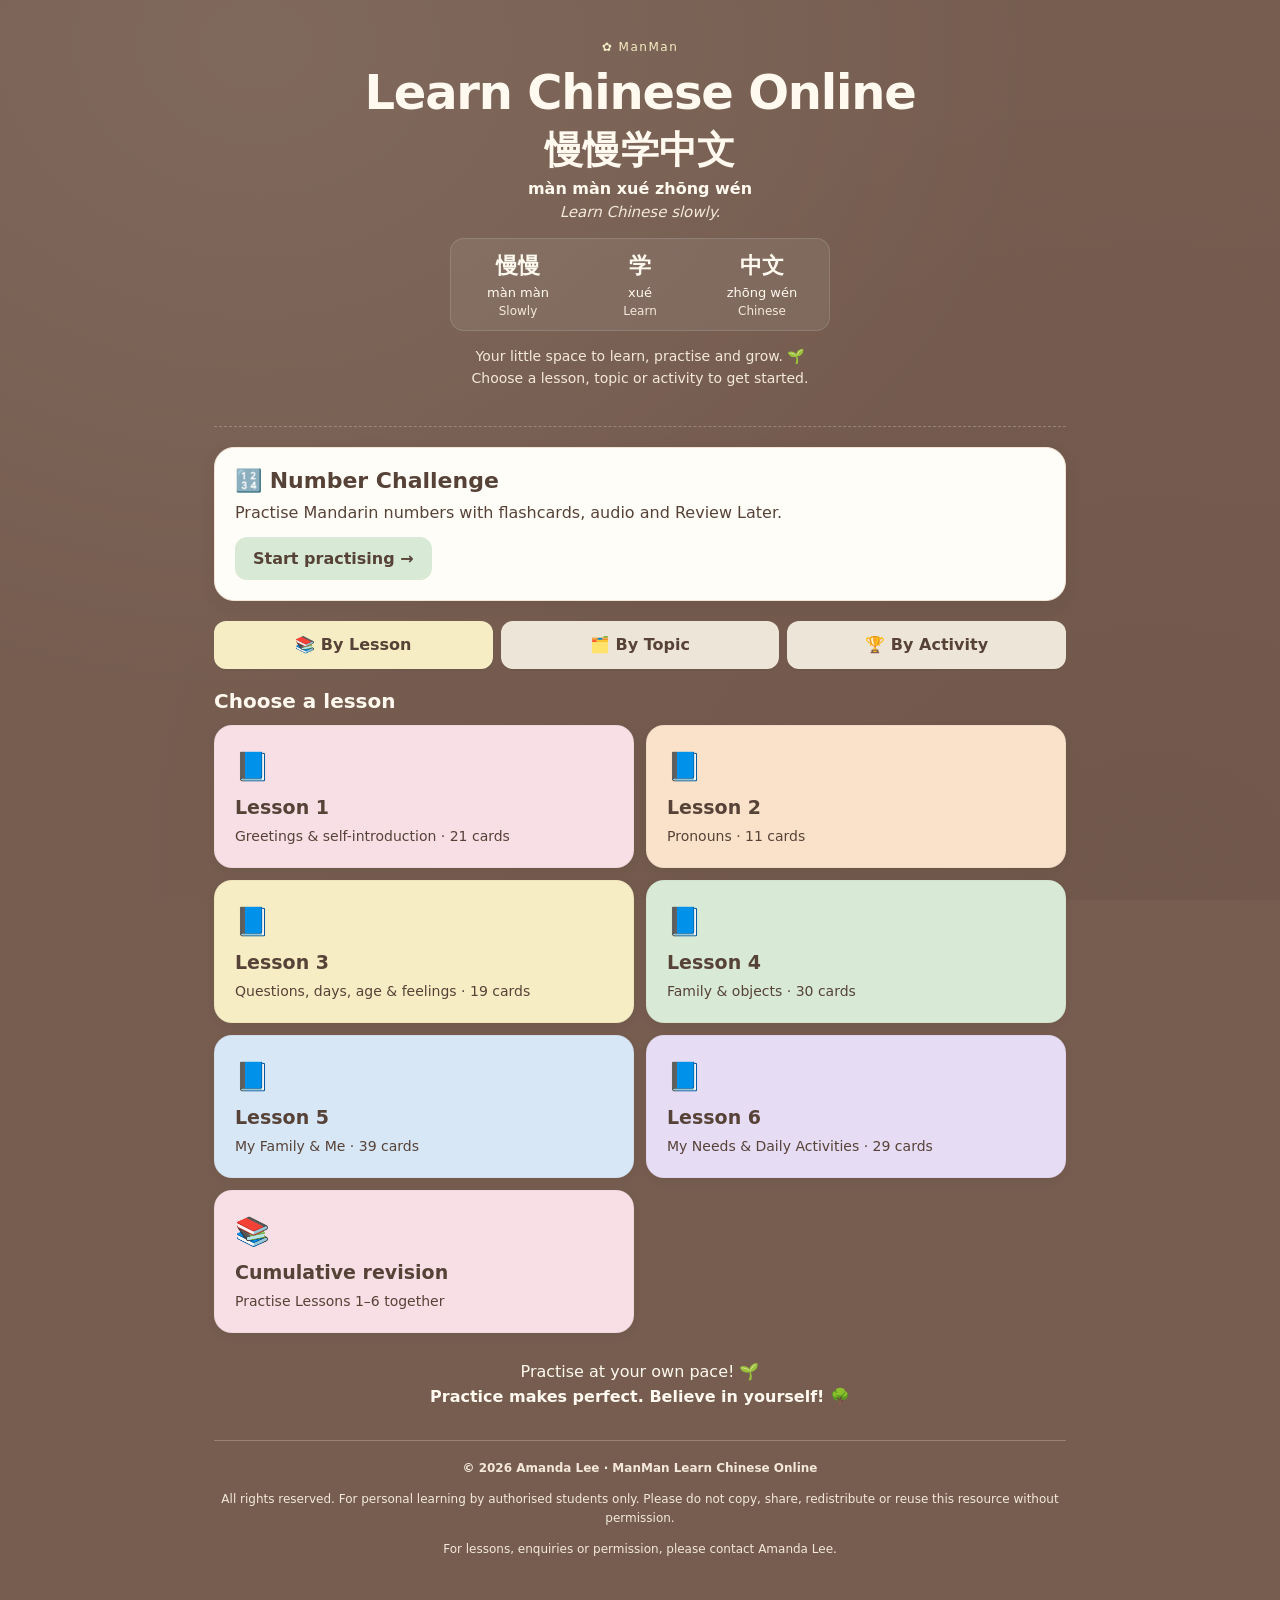
==== commit e8e8df5e: "Teach the literal meaning of the Chinese brand name with pinyin and vocabulary breakdown" ====
--- a/index.html
+++ b/index.html
@@ -1,3 +1,3 @@
-<!doctype html><html lang="en"><head><meta charset="utf-8"><meta name="viewport" content="width=device-width,initial-scale=1"><title>ManMan · Learn Chinese Online</title><style>*{box-sizing:border-box}body{margin:0;background:#765D50;color:#fff9ef;font:16px system-ui,sans-serif}main{max-width:900px;margin:auto;padding:24px}header{text-align:center;padding:16px 0 22px}h1{font-size:clamp(30px,6vw,48px);margin:10px 0 4px}header p{color:#f4e8dc;line-height:1.6}small{color:#f4e8dc}.tabs{display:flex;gap:8px;margin:12px 0 20px;flex-wrap:wrap}button{font:inherit;cursor:pointer;border:0;border-radius:12px;min-height:48px;background:#eee5d9;color:#574238;padding:10px;font-weight:700;flex:1 1 100px}button[aria-pressed=true]{background:#f7edc4}a:focus-visible,button:focus-visible{outline:3px solid #fff;outline-offset:4px}.grid{display:grid;grid-template-columns:repeat(2,minmax(0,1fr));gap:12px}.tile{display:flex;flex-direction:column;gap:8px;text-decoration:none;color:#574238;padding:20px;border-radius:18px;background:#fffdf7;min-height:130px}.tile strong{font-size:19px}.tile span{font-size:14px;line-height:1.5}.tile .emoji{font-size:28px}.tile:hover{filter:brightness(1.04)}.feature{background:#fffdf7;color:#574238;border-radius:20px;padding:20px;margin:0 0 20px}.feature h2{margin:0 0 6px;font-size:22px}.feature p{line-height:1.5;margin:8px 0 12px}.feature a{display:inline-block;background:#d8ead5;color:#574238;padding:12px 18px;border-radius:12px;text-decoration:none;font-weight:700}footer{text-align:center;font-size:12px;line-height:1.6;color:#f4e8dc;border-top:1px solid #ffffff35;padding-top:18px;margin-top:30px}.note{text-align:center;line-height:1.6;margin:26px 0 16px}.section-title{font-size:20px;margin:0 0 12px}.tag{font-size:12px;letter-spacing:1.5px;color:#f7edc4}@media(max-width:480px){main{padding:16px}.tile{padding:14px;min-height:130px}.tile strong{font-size:17px}.tile span{font-size:13px}.tabs{gap:6px}.tabs button{font-size:14px;flex:1 1 85px}}body{min-height:100vh;background-color:#765D50;background-image:radial-gradient(ellipse at 20% 5%,#ffffff12,transparent 55%),radial-gradient(ellipse at 90% 95%,#3c241b18,transparent 65%);background-attachment:fixed}main{padding-bottom:32px}h1{letter-spacing:-.025em}button,select{box-shadow:0 2px 0 #49352d16}button:focus-visible,select:focus-visible,a:focus-visible{outline:3px solid #fff2d6;outline-offset:3px}.card,.feature{border:1px solid #f3e4d6;box-shadow:0 5px 16px #39291e16}.hint div,.tile{border:1px solid #5742380a}.quick-guide{background:#ffffff0c;border:1px solid #ffffff22;border-radius:14px;padding:14px 16px}.practice-guide,footer{border-color:#fff5e53b}progress{accent-color:#f7edc4}::selection{background:#f9e2c9;color:#574238}header{border-bottom:1px dashed #fff5e542;margin-bottom:20px}.tile{box-shadow:0 3px 9px #39291e12}.tag{color:#f7edc4}.chinese-title{font-size:clamp(26px,4.8vw,38px);font-weight:700;line-height:1.3;margin:6px 0 4px}.brand-meaning{font-size:15px;font-style:italic;color:#f4e8dc;line-height:1.5}header p{font-size:14px}</style></head><body><main><header><div class="tag">✿ ManMan</div><h1>Learn Chinese Online</h1><div class="chinese-title" lang="zh-CN">慢慢学中文</div><div class="brand-meaning">Learn Chinese, one step at a time.</div><p>Your little space to learn, practise and grow. 🌱<br>Choose a lesson, topic or activity to get started.</p></header><section class="feature"><h2>🔢 Number Challenge</h2><p>Practise Mandarin numbers with flashcards, audio and Review Later.</p><a href="/numbers.html">Start practising →</a></section><nav class="tabs" aria-label="Browse learning activities"><button data-tab="lesson" aria-pressed="true">📚 By Lesson</button><button data-tab="topic" aria-pressed="false">🗂️ By Topic</button><button data-tab="activity" aria-pressed="false">🏆 By Activity</button></nav><h2 class="section-title" id="sectionTitle">Choose a lesson</h2><div class="grid" id="items"></div><p class="note">Practise at your own pace! 🌱<br><strong>Practice makes perfect. Believe in yourself! 🌳</strong></p><footer><strong>© 2026 Amanda Lee · ManMan Learn Chinese Online</strong><p>All rights reserved. For personal learning by authorised students only. Please do not copy, share, redistribute or reuse this resource without permission.</p><p>For lessons, enquiries or permission, please contact Amanda Lee.</p></footer></main><script src="/lessons.js"></script><script>
+<!doctype html><html lang="en"><head><meta charset="utf-8"><meta name="viewport" content="width=device-width,initial-scale=1"><title>ManMan · Learn Chinese Online</title><style>*{box-sizing:border-box}body{margin:0;background:#765D50;color:#fff9ef;font:16px system-ui,sans-serif}main{max-width:900px;margin:auto;padding:24px}header{text-align:center;padding:16px 0 22px}h1{font-size:clamp(30px,6vw,48px);margin:10px 0 4px}header p{color:#f4e8dc;line-height:1.6}small{color:#f4e8dc}.tabs{display:flex;gap:8px;margin:12px 0 20px;flex-wrap:wrap}button{font:inherit;cursor:pointer;border:0;border-radius:12px;min-height:48px;background:#eee5d9;color:#574238;padding:10px;font-weight:700;flex:1 1 100px}button[aria-pressed=true]{background:#f7edc4}a:focus-visible,button:focus-visible{outline:3px solid #fff;outline-offset:4px}.grid{display:grid;grid-template-columns:repeat(2,minmax(0,1fr));gap:12px}.tile{display:flex;flex-direction:column;gap:8px;text-decoration:none;color:#574238;padding:20px;border-radius:18px;background:#fffdf7;min-height:130px}.tile strong{font-size:19px}.tile span{font-size:14px;line-height:1.5}.tile .emoji{font-size:28px}.tile:hover{filter:brightness(1.04)}.feature{background:#fffdf7;color:#574238;border-radius:20px;padding:20px;margin:0 0 20px}.feature h2{margin:0 0 6px;font-size:22px}.feature p{line-height:1.5;margin:8px 0 12px}.feature a{display:inline-block;background:#d8ead5;color:#574238;padding:12px 18px;border-radius:12px;text-decoration:none;font-weight:700}footer{text-align:center;font-size:12px;line-height:1.6;color:#f4e8dc;border-top:1px solid #ffffff35;padding-top:18px;margin-top:30px}.note{text-align:center;line-height:1.6;margin:26px 0 16px}.section-title{font-size:20px;margin:0 0 12px}.tag{font-size:12px;letter-spacing:1.5px;color:#f7edc4}@media(max-width:480px){main{padding:16px}.tile{padding:14px;min-height:130px}.tile strong{font-size:17px}.tile span{font-size:13px}.tabs{gap:6px}.tabs button{font-size:14px;flex:1 1 85px}}body{min-height:100vh;background-color:#765D50;background-image:radial-gradient(ellipse at 20% 5%,#ffffff12,transparent 55%),radial-gradient(ellipse at 90% 95%,#3c241b18,transparent 65%);background-attachment:fixed}main{padding-bottom:32px}h1{letter-spacing:-.025em}button,select{box-shadow:0 2px 0 #49352d16}button:focus-visible,select:focus-visible,a:focus-visible{outline:3px solid #fff2d6;outline-offset:3px}.card,.feature{border:1px solid #f3e4d6;box-shadow:0 5px 16px #39291e16}.hint div,.tile{border:1px solid #5742380a}.quick-guide{background:#ffffff0c;border:1px solid #ffffff22;border-radius:14px;padding:14px 16px}.practice-guide,footer{border-color:#fff5e53b}progress{accent-color:#f7edc4}::selection{background:#f9e2c9;color:#574238}header{border-bottom:1px dashed #fff5e542;margin-bottom:20px}.tile{box-shadow:0 3px 9px #39291e12}.tag{color:#f7edc4}.chinese-title{font-size:clamp(26px,4.8vw,38px);font-weight:700;line-height:1.3;margin:6px 0 4px}.brand-meaning{font-size:15px;font-style:italic;color:#f4e8dc;line-height:1.5}header p{font-size:14px}.brand-pinyin{font-size:16px;font-weight:650;margin:3px 0}.brand-breakdown{display:grid;grid-template-columns:repeat(3,minmax(0,1fr));max-width:380px;margin:14px auto;padding:12px 6px;background:#ffffff12;border:1px solid #ffffff20;border-radius:14px}.brand-breakdown div{display:grid;gap:4px;text-align:center}.brand-breakdown strong{font-size:22px}.brand-breakdown span{font-size:13px}.brand-breakdown small{font-size:12px}</style></head><body><main><header><div class="tag">✿ ManMan</div><h1>Learn Chinese Online</h1><div class="chinese-title" lang="zh-CN">慢慢学中文</div><div class="brand-pinyin">màn màn xué zhōng wén</div><div class="brand-meaning">Learn Chinese slowly.</div><div class="brand-breakdown"><div><strong lang="zh-CN">慢慢</strong><span>màn màn</span><small>Slowly</small></div><div><strong lang="zh-CN">学</strong><span>xué</span><small>Learn</small></div><div><strong lang="zh-CN">中文</strong><span>zhōng wén</span><small>Chinese</small></div></div><p>Your little space to learn, practise and grow. 🌱<br>Choose a lesson, topic or activity to get started.</p></header><section class="feature"><h2>🔢 Number Challenge</h2><p>Practise Mandarin numbers with flashcards, audio and Review Later.</p><a href="/numbers.html">Start practising →</a></section><nav class="tabs" aria-label="Browse learning activities"><button data-tab="lesson" aria-pressed="true">📚 By Lesson</button><button data-tab="topic" aria-pressed="false">🗂️ By Topic</button><button data-tab="activity" aria-pressed="false">🏆 By Activity</button></nav><h2 class="section-title" id="sectionTitle">Choose a lesson</h2><div class="grid" id="items"></div><p class="note">Practise at your own pace! 🌱<br><strong>Practice makes perfect. Believe in yourself! 🌳</strong></p><footer><strong>© 2026 Amanda Lee · ManMan Learn Chinese Online</strong><p>All rights reserved. For personal learning by authorised students only. Please do not copy, share, redistribute or reuse this resource without permission.</p><p>For lessons, enquiries or permission, please contact Amanda Lee.</p></footer></main><script src="/lessons.js"></script><script>
 const colors=['#f8dfe5','#f9e2c9','#f7edc4','#d8ead5','#d7e7f6','#e6dcf3'];const lessonNames={1:'Greetings & self-introduction',2:'Pronouns',3:'Questions, days, age & feelings',4:'Family & objects',5:'My Family & Me',6:'My Needs & Daily Activities'};const topicIcons={'Greetings':'👋','Self-introduction':'🙋','Pronouns':'👥','Questions & days':'📅','Age':'🎂','Feelings':'😊','Have / do not have':'🎒','This / that':'👈','Family':'🏡'};const url=(params)=>'/speaking.html?'+new URLSearchParams(params).toString();const catalog={lesson:[...Object.entries(lessonNames).map(([n,t])=>['📘','Lesson '+n,t+' · '+MANMAN_CARDS.filter(c=>String(c[0])===n).length+' cards',url({lesson:n})]),['📚','Cumulative revision','Practise Lessons 1–6 together',url({lesson:'all'})]],topic:[['🔢','Numbers','Number Challenge','/numbers.html'],...([...new Set(MANMAN_CARDS.map(c=>c[1]))].map(t=>[topicIcons[t]||'📝',t,MANMAN_CARDS.filter(c=>c[1]===t).length+' cards',url({topic:t})]))],activity:[['🃏','Flashcards','English, Pinyin and Chinese',url({mode:'study'})],['🗣️','Speaking quiz','Say the answer before revealing it',url({mode:'speak'})],['🎧','Listening quiz','Listen and choose the meaning',url({mode:'listen'})],['📝','Practical sentences','Practise complete sentences from Lessons 5 and 6',url({topic:'Practical sentences',mode:'study'})],['💬','Conversation','Listen and respond aloud',url({mode:'chat'})],['🔢','Number Challenge','Practise counting and pronunciation','/numbers.html']]};function draw(tab){document.querySelectorAll('[data-tab]').forEach(b=>b.setAttribute('aria-pressed',String(b.dataset.tab===tab)));document.getElementById('sectionTitle').textContent={lesson:'Choose a lesson',topic:'Choose a topic',activity:'Choose an activity'}[tab];let grid=document.getElementById('items');grid.replaceChildren();catalog[tab].forEach((d,i)=>{let a=document.createElement('a');a.className='tile';a.href=d[3];a.style.background=colors[i%colors.length];let e=document.createElement('span');e.className='emoji';e.textContent=d[0];let title=document.createElement('strong');title.textContent=d[1];let desc=document.createElement('span');desc.textContent=d[2];a.append(e,title,desc);grid.append(a)})}document.querySelectorAll('[data-tab]').forEach(b=>b.onclick=()=>draw(b.dataset.tab));draw('lesson');
 </script></body></html>
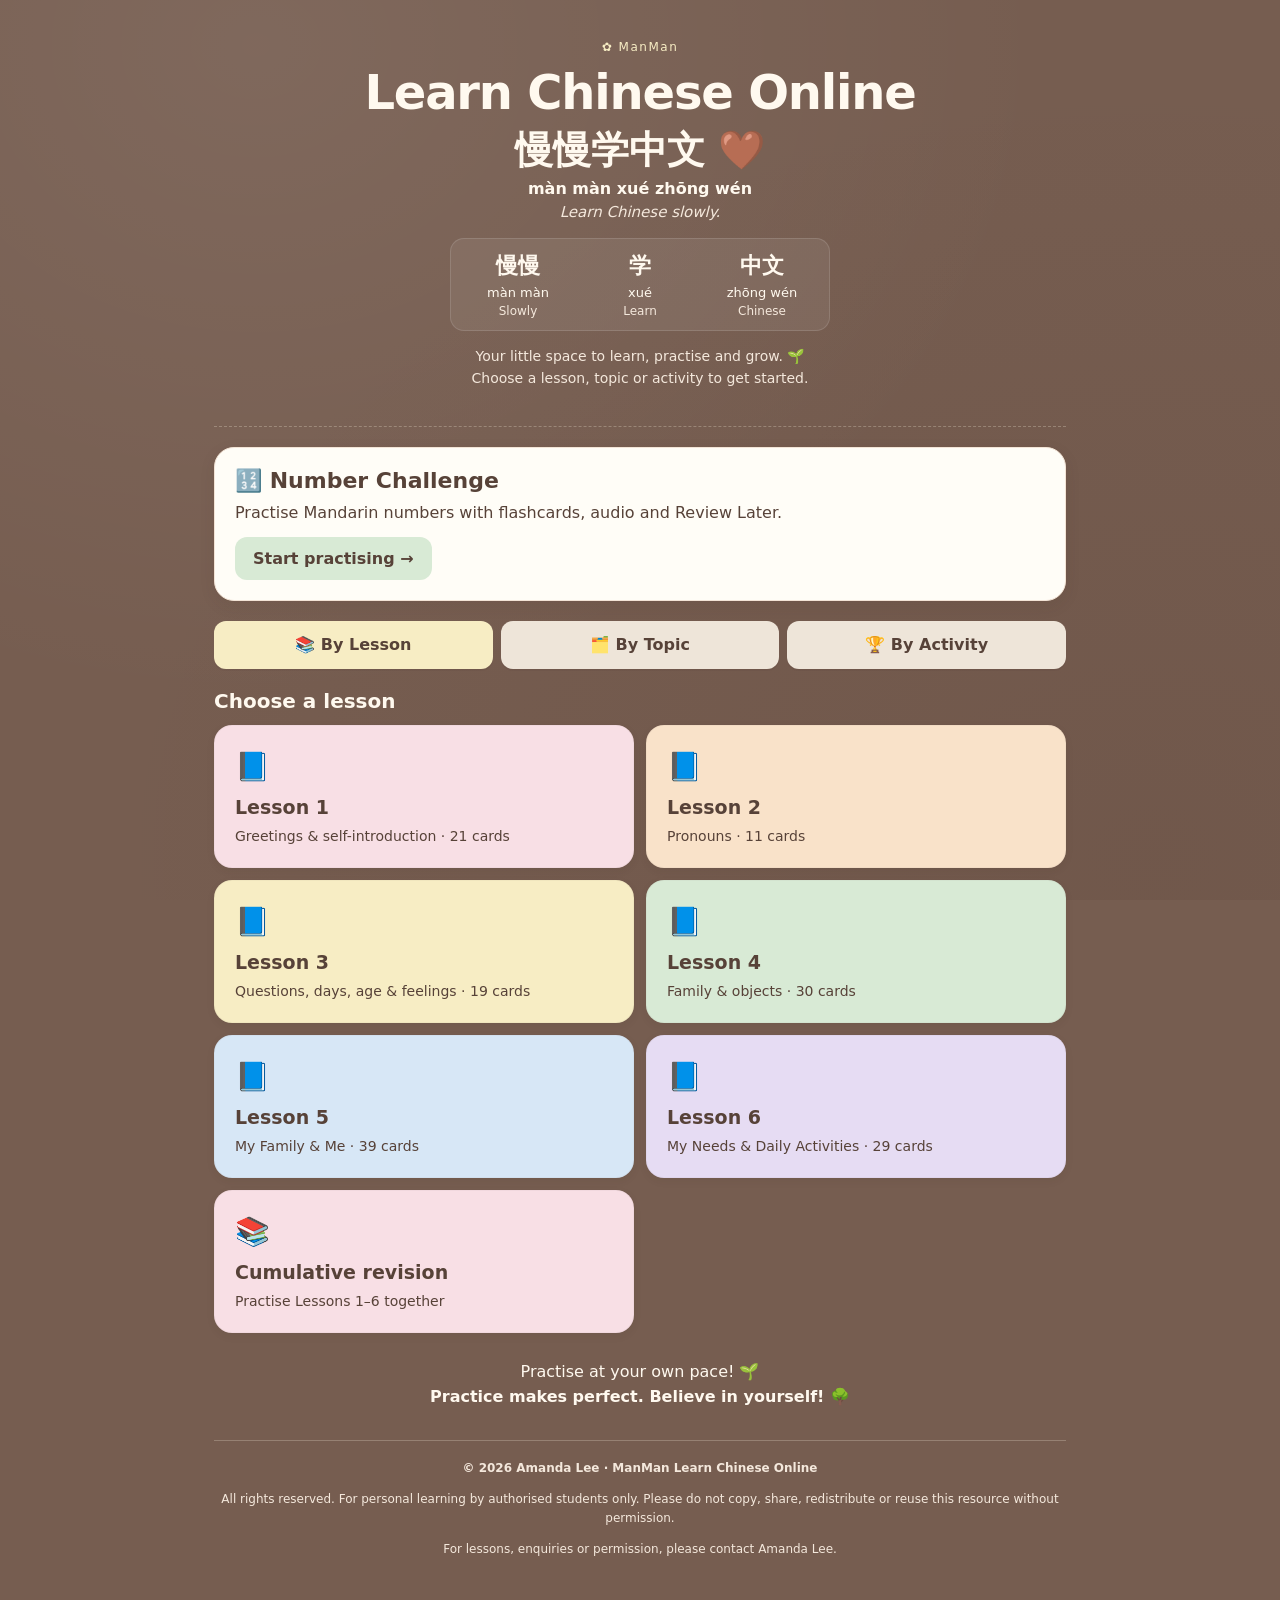
==== commit 0a65f644: "Add brown heart to Chinese brand title and house emoji to home navigation" ====
--- a/index.html
+++ b/index.html
@@ -1,3 +1,3 @@
-<!doctype html><html lang="en"><head><meta charset="utf-8"><meta name="viewport" content="width=device-width,initial-scale=1"><title>ManMan · Learn Chinese Online</title><style>*{box-sizing:border-box}body{margin:0;background:#765D50;color:#fff9ef;font:16px system-ui,sans-serif}main{max-width:900px;margin:auto;padding:24px}header{text-align:center;padding:16px 0 22px}h1{font-size:clamp(30px,6vw,48px);margin:10px 0 4px}header p{color:#f4e8dc;line-height:1.6}small{color:#f4e8dc}.tabs{display:flex;gap:8px;margin:12px 0 20px;flex-wrap:wrap}button{font:inherit;cursor:pointer;border:0;border-radius:12px;min-height:48px;background:#eee5d9;color:#574238;padding:10px;font-weight:700;flex:1 1 100px}button[aria-pressed=true]{background:#f7edc4}a:focus-visible,button:focus-visible{outline:3px solid #fff;outline-offset:4px}.grid{display:grid;grid-template-columns:repeat(2,minmax(0,1fr));gap:12px}.tile{display:flex;flex-direction:column;gap:8px;text-decoration:none;color:#574238;padding:20px;border-radius:18px;background:#fffdf7;min-height:130px}.tile strong{font-size:19px}.tile span{font-size:14px;line-height:1.5}.tile .emoji{font-size:28px}.tile:hover{filter:brightness(1.04)}.feature{background:#fffdf7;color:#574238;border-radius:20px;padding:20px;margin:0 0 20px}.feature h2{margin:0 0 6px;font-size:22px}.feature p{line-height:1.5;margin:8px 0 12px}.feature a{display:inline-block;background:#d8ead5;color:#574238;padding:12px 18px;border-radius:12px;text-decoration:none;font-weight:700}footer{text-align:center;font-size:12px;line-height:1.6;color:#f4e8dc;border-top:1px solid #ffffff35;padding-top:18px;margin-top:30px}.note{text-align:center;line-height:1.6;margin:26px 0 16px}.section-title{font-size:20px;margin:0 0 12px}.tag{font-size:12px;letter-spacing:1.5px;color:#f7edc4}@media(max-width:480px){main{padding:16px}.tile{padding:14px;min-height:130px}.tile strong{font-size:17px}.tile span{font-size:13px}.tabs{gap:6px}.tabs button{font-size:14px;flex:1 1 85px}}body{min-height:100vh;background-color:#765D50;background-image:radial-gradient(ellipse at 20% 5%,#ffffff12,transparent 55%),radial-gradient(ellipse at 90% 95%,#3c241b18,transparent 65%);background-attachment:fixed}main{padding-bottom:32px}h1{letter-spacing:-.025em}button,select{box-shadow:0 2px 0 #49352d16}button:focus-visible,select:focus-visible,a:focus-visible{outline:3px solid #fff2d6;outline-offset:3px}.card,.feature{border:1px solid #f3e4d6;box-shadow:0 5px 16px #39291e16}.hint div,.tile{border:1px solid #5742380a}.quick-guide{background:#ffffff0c;border:1px solid #ffffff22;border-radius:14px;padding:14px 16px}.practice-guide,footer{border-color:#fff5e53b}progress{accent-color:#f7edc4}::selection{background:#f9e2c9;color:#574238}header{border-bottom:1px dashed #fff5e542;margin-bottom:20px}.tile{box-shadow:0 3px 9px #39291e12}.tag{color:#f7edc4}.chinese-title{font-size:clamp(26px,4.8vw,38px);font-weight:700;line-height:1.3;margin:6px 0 4px}.brand-meaning{font-size:15px;font-style:italic;color:#f4e8dc;line-height:1.5}header p{font-size:14px}.brand-pinyin{font-size:16px;font-weight:650;margin:3px 0}.brand-breakdown{display:grid;grid-template-columns:repeat(3,minmax(0,1fr));max-width:380px;margin:14px auto;padding:12px 6px;background:#ffffff12;border:1px solid #ffffff20;border-radius:14px}.brand-breakdown div{display:grid;gap:4px;text-align:center}.brand-breakdown strong{font-size:22px}.brand-breakdown span{font-size:13px}.brand-breakdown small{font-size:12px}</style></head><body><main><header><div class="tag">✿ ManMan</div><h1>Learn Chinese Online</h1><div class="chinese-title" lang="zh-CN">慢慢学中文</div><div class="brand-pinyin">màn màn xué zhōng wén</div><div class="brand-meaning">Learn Chinese slowly.</div><div class="brand-breakdown"><div><strong lang="zh-CN">慢慢</strong><span>màn màn</span><small>Slowly</small></div><div><strong lang="zh-CN">学</strong><span>xué</span><small>Learn</small></div><div><strong lang="zh-CN">中文</strong><span>zhōng wén</span><small>Chinese</small></div></div><p>Your little space to learn, practise and grow. 🌱<br>Choose a lesson, topic or activity to get started.</p></header><section class="feature"><h2>🔢 Number Challenge</h2><p>Practise Mandarin numbers with flashcards, audio and Review Later.</p><a href="/numbers.html">Start practising →</a></section><nav class="tabs" aria-label="Browse learning activities"><button data-tab="lesson" aria-pressed="true">📚 By Lesson</button><button data-tab="topic" aria-pressed="false">🗂️ By Topic</button><button data-tab="activity" aria-pressed="false">🏆 By Activity</button></nav><h2 class="section-title" id="sectionTitle">Choose a lesson</h2><div class="grid" id="items"></div><p class="note">Practise at your own pace! 🌱<br><strong>Practice makes perfect. Believe in yourself! 🌳</strong></p><footer><strong>© 2026 Amanda Lee · ManMan Learn Chinese Online</strong><p>All rights reserved. For personal learning by authorised students only. Please do not copy, share, redistribute or reuse this resource without permission.</p><p>For lessons, enquiries or permission, please contact Amanda Lee.</p></footer></main><script src="/lessons.js"></script><script>
+<!doctype html><html lang="en"><head><meta charset="utf-8"><meta name="viewport" content="width=device-width,initial-scale=1"><title>ManMan · Learn Chinese Online</title><style>*{box-sizing:border-box}body{margin:0;background:#765D50;color:#fff9ef;font:16px system-ui,sans-serif}main{max-width:900px;margin:auto;padding:24px}header{text-align:center;padding:16px 0 22px}h1{font-size:clamp(30px,6vw,48px);margin:10px 0 4px}header p{color:#f4e8dc;line-height:1.6}small{color:#f4e8dc}.tabs{display:flex;gap:8px;margin:12px 0 20px;flex-wrap:wrap}button{font:inherit;cursor:pointer;border:0;border-radius:12px;min-height:48px;background:#eee5d9;color:#574238;padding:10px;font-weight:700;flex:1 1 100px}button[aria-pressed=true]{background:#f7edc4}a:focus-visible,button:focus-visible{outline:3px solid #fff;outline-offset:4px}.grid{display:grid;grid-template-columns:repeat(2,minmax(0,1fr));gap:12px}.tile{display:flex;flex-direction:column;gap:8px;text-decoration:none;color:#574238;padding:20px;border-radius:18px;background:#fffdf7;min-height:130px}.tile strong{font-size:19px}.tile span{font-size:14px;line-height:1.5}.tile .emoji{font-size:28px}.tile:hover{filter:brightness(1.04)}.feature{background:#fffdf7;color:#574238;border-radius:20px;padding:20px;margin:0 0 20px}.feature h2{margin:0 0 6px;font-size:22px}.feature p{line-height:1.5;margin:8px 0 12px}.feature a{display:inline-block;background:#d8ead5;color:#574238;padding:12px 18px;border-radius:12px;text-decoration:none;font-weight:700}footer{text-align:center;font-size:12px;line-height:1.6;color:#f4e8dc;border-top:1px solid #ffffff35;padding-top:18px;margin-top:30px}.note{text-align:center;line-height:1.6;margin:26px 0 16px}.section-title{font-size:20px;margin:0 0 12px}.tag{font-size:12px;letter-spacing:1.5px;color:#f7edc4}@media(max-width:480px){main{padding:16px}.tile{padding:14px;min-height:130px}.tile strong{font-size:17px}.tile span{font-size:13px}.tabs{gap:6px}.tabs button{font-size:14px;flex:1 1 85px}}body{min-height:100vh;background-color:#765D50;background-image:radial-gradient(ellipse at 20% 5%,#ffffff12,transparent 55%),radial-gradient(ellipse at 90% 95%,#3c241b18,transparent 65%);background-attachment:fixed}main{padding-bottom:32px}h1{letter-spacing:-.025em}button,select{box-shadow:0 2px 0 #49352d16}button:focus-visible,select:focus-visible,a:focus-visible{outline:3px solid #fff2d6;outline-offset:3px}.card,.feature{border:1px solid #f3e4d6;box-shadow:0 5px 16px #39291e16}.hint div,.tile{border:1px solid #5742380a}.quick-guide{background:#ffffff0c;border:1px solid #ffffff22;border-radius:14px;padding:14px 16px}.practice-guide,footer{border-color:#fff5e53b}progress{accent-color:#f7edc4}::selection{background:#f9e2c9;color:#574238}header{border-bottom:1px dashed #fff5e542;margin-bottom:20px}.tile{box-shadow:0 3px 9px #39291e12}.tag{color:#f7edc4}.chinese-title{font-size:clamp(26px,4.8vw,38px);font-weight:700;line-height:1.3;margin:6px 0 4px}.brand-meaning{font-size:15px;font-style:italic;color:#f4e8dc;line-height:1.5}header p{font-size:14px}.brand-pinyin{font-size:16px;font-weight:650;margin:3px 0}.brand-breakdown{display:grid;grid-template-columns:repeat(3,minmax(0,1fr));max-width:380px;margin:14px auto;padding:12px 6px;background:#ffffff12;border:1px solid #ffffff20;border-radius:14px}.brand-breakdown div{display:grid;gap:4px;text-align:center}.brand-breakdown strong{font-size:22px}.brand-breakdown span{font-size:13px}.brand-breakdown small{font-size:12px}</style></head><body><main><header><div class="tag">✿ ManMan</div><h1>Learn Chinese Online</h1><div class="chinese-title" lang="zh-CN">慢慢学中文 🤎</div><div class="brand-pinyin">màn màn xué zhōng wén</div><div class="brand-meaning">Learn Chinese slowly.</div><div class="brand-breakdown"><div><strong lang="zh-CN">慢慢</strong><span>màn màn</span><small>Slowly</small></div><div><strong lang="zh-CN">学</strong><span>xué</span><small>Learn</small></div><div><strong lang="zh-CN">中文</strong><span>zhōng wén</span><small>Chinese</small></div></div><p>Your little space to learn, practise and grow. 🌱<br>Choose a lesson, topic or activity to get started.</p></header><section class="feature"><h2>🔢 Number Challenge</h2><p>Practise Mandarin numbers with flashcards, audio and Review Later.</p><a href="/numbers.html">Start practising →</a></section><nav class="tabs" aria-label="Browse learning activities"><button data-tab="lesson" aria-pressed="true">📚 By Lesson</button><button data-tab="topic" aria-pressed="false">🗂️ By Topic</button><button data-tab="activity" aria-pressed="false">🏆 By Activity</button></nav><h2 class="section-title" id="sectionTitle">Choose a lesson</h2><div class="grid" id="items"></div><p class="note">Practise at your own pace! 🌱<br><strong>Practice makes perfect. Believe in yourself! 🌳</strong></p><footer><strong>© 2026 Amanda Lee · ManMan Learn Chinese Online</strong><p>All rights reserved. For personal learning by authorised students only. Please do not copy, share, redistribute or reuse this resource without permission.</p><p>For lessons, enquiries or permission, please contact Amanda Lee.</p></footer></main><script src="/lessons.js"></script><script>
 const colors=['#f8dfe5','#f9e2c9','#f7edc4','#d8ead5','#d7e7f6','#e6dcf3'];const lessonNames={1:'Greetings & self-introduction',2:'Pronouns',3:'Questions, days, age & feelings',4:'Family & objects',5:'My Family & Me',6:'My Needs & Daily Activities'};const topicIcons={'Greetings':'👋','Self-introduction':'🙋','Pronouns':'👥','Questions & days':'📅','Age':'🎂','Feelings':'😊','Have / do not have':'🎒','This / that':'👈','Family':'🏡'};const url=(params)=>'/speaking.html?'+new URLSearchParams(params).toString();const catalog={lesson:[...Object.entries(lessonNames).map(([n,t])=>['📘','Lesson '+n,t+' · '+MANMAN_CARDS.filter(c=>String(c[0])===n).length+' cards',url({lesson:n})]),['📚','Cumulative revision','Practise Lessons 1–6 together',url({lesson:'all'})]],topic:[['🔢','Numbers','Number Challenge','/numbers.html'],...([...new Set(MANMAN_CARDS.map(c=>c[1]))].map(t=>[topicIcons[t]||'📝',t,MANMAN_CARDS.filter(c=>c[1]===t).length+' cards',url({topic:t})]))],activity:[['🃏','Flashcards','English, Pinyin and Chinese',url({mode:'study'})],['🗣️','Speaking quiz','Say the answer before revealing it',url({mode:'speak'})],['🎧','Listening quiz','Listen and choose the meaning',url({mode:'listen'})],['📝','Practical sentences','Practise complete sentences from Lessons 5 and 6',url({topic:'Practical sentences',mode:'study'})],['💬','Conversation','Listen and respond aloud',url({mode:'chat'})],['🔢','Number Challenge','Practise counting and pronunciation','/numbers.html']]};function draw(tab){document.querySelectorAll('[data-tab]').forEach(b=>b.setAttribute('aria-pressed',String(b.dataset.tab===tab)));document.getElementById('sectionTitle').textContent={lesson:'Choose a lesson',topic:'Choose a topic',activity:'Choose an activity'}[tab];let grid=document.getElementById('items');grid.replaceChildren();catalog[tab].forEach((d,i)=>{let a=document.createElement('a');a.className='tile';a.href=d[3];a.style.background=colors[i%colors.length];let e=document.createElement('span');e.className='emoji';e.textContent=d[0];let title=document.createElement('strong');title.textContent=d[1];let desc=document.createElement('span');desc.textContent=d[2];a.append(e,title,desc);grid.append(a)})}document.querySelectorAll('[data-tab]').forEach(b=>b.onclick=()=>draw(b.dataset.tab));draw('lesson');
 </script></body></html>
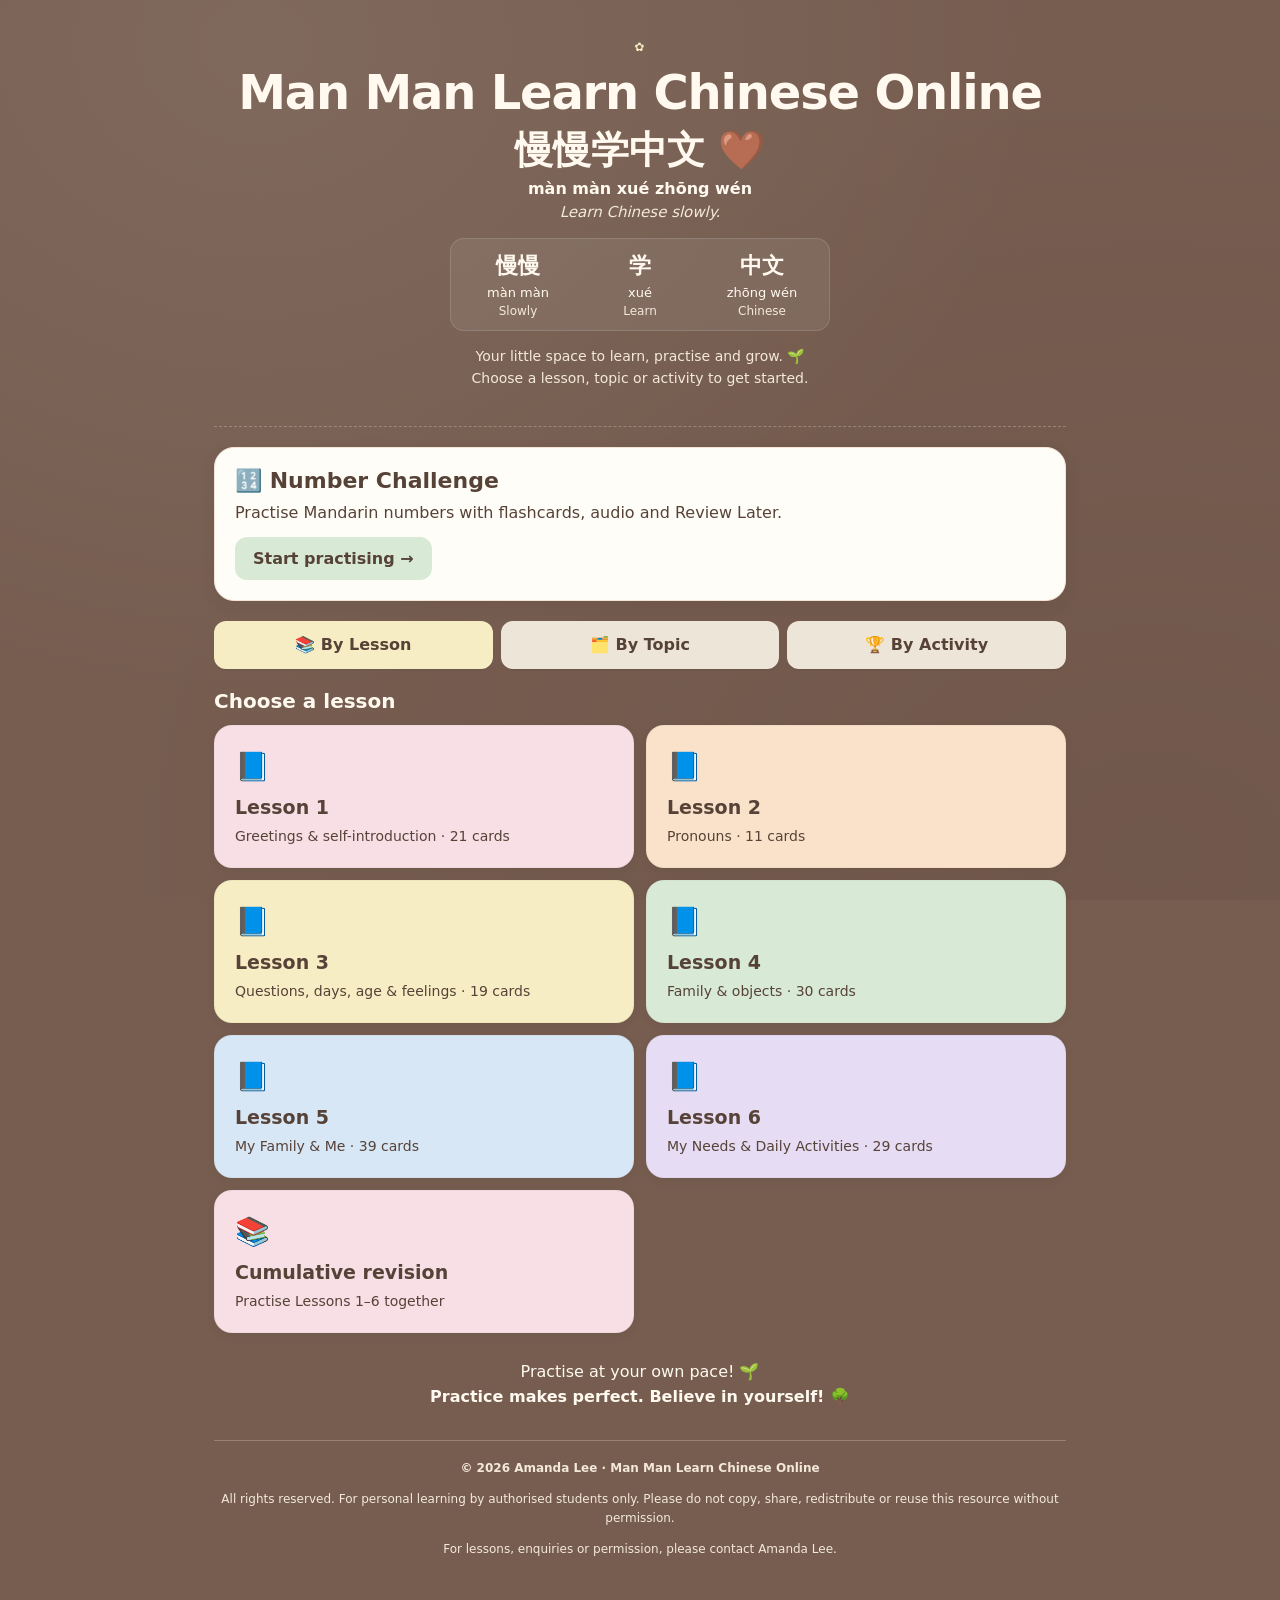
==== commit 69e0c58e: "Use full class and website name Man Man Learn Chinese Online" ====
--- a/index.html
+++ b/index.html
@@ -1,3 +1,3 @@
-<!doctype html><html lang="en"><head><meta charset="utf-8"><meta name="viewport" content="width=device-width,initial-scale=1"><title>ManMan · Learn Chinese Online</title><style>*{box-sizing:border-box}body{margin:0;background:#765D50;color:#fff9ef;font:16px system-ui,sans-serif}main{max-width:900px;margin:auto;padding:24px}header{text-align:center;padding:16px 0 22px}h1{font-size:clamp(30px,6vw,48px);margin:10px 0 4px}header p{color:#f4e8dc;line-height:1.6}small{color:#f4e8dc}.tabs{display:flex;gap:8px;margin:12px 0 20px;flex-wrap:wrap}button{font:inherit;cursor:pointer;border:0;border-radius:12px;min-height:48px;background:#eee5d9;color:#574238;padding:10px;font-weight:700;flex:1 1 100px}button[aria-pressed=true]{background:#f7edc4}a:focus-visible,button:focus-visible{outline:3px solid #fff;outline-offset:4px}.grid{display:grid;grid-template-columns:repeat(2,minmax(0,1fr));gap:12px}.tile{display:flex;flex-direction:column;gap:8px;text-decoration:none;color:#574238;padding:20px;border-radius:18px;background:#fffdf7;min-height:130px}.tile strong{font-size:19px}.tile span{font-size:14px;line-height:1.5}.tile .emoji{font-size:28px}.tile:hover{filter:brightness(1.04)}.feature{background:#fffdf7;color:#574238;border-radius:20px;padding:20px;margin:0 0 20px}.feature h2{margin:0 0 6px;font-size:22px}.feature p{line-height:1.5;margin:8px 0 12px}.feature a{display:inline-block;background:#d8ead5;color:#574238;padding:12px 18px;border-radius:12px;text-decoration:none;font-weight:700}footer{text-align:center;font-size:12px;line-height:1.6;color:#f4e8dc;border-top:1px solid #ffffff35;padding-top:18px;margin-top:30px}.note{text-align:center;line-height:1.6;margin:26px 0 16px}.section-title{font-size:20px;margin:0 0 12px}.tag{font-size:12px;letter-spacing:1.5px;color:#f7edc4}@media(max-width:480px){main{padding:16px}.tile{padding:14px;min-height:130px}.tile strong{font-size:17px}.tile span{font-size:13px}.tabs{gap:6px}.tabs button{font-size:14px;flex:1 1 85px}}body{min-height:100vh;background-color:#765D50;background-image:radial-gradient(ellipse at 20% 5%,#ffffff12,transparent 55%),radial-gradient(ellipse at 90% 95%,#3c241b18,transparent 65%);background-attachment:fixed}main{padding-bottom:32px}h1{letter-spacing:-.025em}button,select{box-shadow:0 2px 0 #49352d16}button:focus-visible,select:focus-visible,a:focus-visible{outline:3px solid #fff2d6;outline-offset:3px}.card,.feature{border:1px solid #f3e4d6;box-shadow:0 5px 16px #39291e16}.hint div,.tile{border:1px solid #5742380a}.quick-guide{background:#ffffff0c;border:1px solid #ffffff22;border-radius:14px;padding:14px 16px}.practice-guide,footer{border-color:#fff5e53b}progress{accent-color:#f7edc4}::selection{background:#f9e2c9;color:#574238}header{border-bottom:1px dashed #fff5e542;margin-bottom:20px}.tile{box-shadow:0 3px 9px #39291e12}.tag{color:#f7edc4}.chinese-title{font-size:clamp(26px,4.8vw,38px);font-weight:700;line-height:1.3;margin:6px 0 4px}.brand-meaning{font-size:15px;font-style:italic;color:#f4e8dc;line-height:1.5}header p{font-size:14px}.brand-pinyin{font-size:16px;font-weight:650;margin:3px 0}.brand-breakdown{display:grid;grid-template-columns:repeat(3,minmax(0,1fr));max-width:380px;margin:14px auto;padding:12px 6px;background:#ffffff12;border:1px solid #ffffff20;border-radius:14px}.brand-breakdown div{display:grid;gap:4px;text-align:center}.brand-breakdown strong{font-size:22px}.brand-breakdown span{font-size:13px}.brand-breakdown small{font-size:12px}</style></head><body><main><header><div class="tag">✿ ManMan</div><h1>Learn Chinese Online</h1><div class="chinese-title" lang="zh-CN">慢慢学中文 🤎</div><div class="brand-pinyin">màn màn xué zhōng wén</div><div class="brand-meaning">Learn Chinese slowly.</div><div class="brand-breakdown"><div><strong lang="zh-CN">慢慢</strong><span>màn màn</span><small>Slowly</small></div><div><strong lang="zh-CN">学</strong><span>xué</span><small>Learn</small></div><div><strong lang="zh-CN">中文</strong><span>zhōng wén</span><small>Chinese</small></div></div><p>Your little space to learn, practise and grow. 🌱<br>Choose a lesson, topic or activity to get started.</p></header><section class="feature"><h2>🔢 Number Challenge</h2><p>Practise Mandarin numbers with flashcards, audio and Review Later.</p><a href="/numbers.html">Start practising →</a></section><nav class="tabs" aria-label="Browse learning activities"><button data-tab="lesson" aria-pressed="true">📚 By Lesson</button><button data-tab="topic" aria-pressed="false">🗂️ By Topic</button><button data-tab="activity" aria-pressed="false">🏆 By Activity</button></nav><h2 class="section-title" id="sectionTitle">Choose a lesson</h2><div class="grid" id="items"></div><p class="note">Practise at your own pace! 🌱<br><strong>Practice makes perfect. Believe in yourself! 🌳</strong></p><footer><strong>© 2026 Amanda Lee · ManMan Learn Chinese Online</strong><p>All rights reserved. For personal learning by authorised students only. Please do not copy, share, redistribute or reuse this resource without permission.</p><p>For lessons, enquiries or permission, please contact Amanda Lee.</p></footer></main><script src="/lessons.js"></script><script>
+<!doctype html><html lang="en"><head><meta charset="utf-8"><meta name="viewport" content="width=device-width,initial-scale=1"><title>Man Man Learn Chinese Online</title><style>*{box-sizing:border-box}body{margin:0;background:#765D50;color:#fff9ef;font:16px system-ui,sans-serif}main{max-width:900px;margin:auto;padding:24px}header{text-align:center;padding:16px 0 22px}h1{font-size:clamp(30px,6vw,48px);margin:10px 0 4px}header p{color:#f4e8dc;line-height:1.6}small{color:#f4e8dc}.tabs{display:flex;gap:8px;margin:12px 0 20px;flex-wrap:wrap}button{font:inherit;cursor:pointer;border:0;border-radius:12px;min-height:48px;background:#eee5d9;color:#574238;padding:10px;font-weight:700;flex:1 1 100px}button[aria-pressed=true]{background:#f7edc4}a:focus-visible,button:focus-visible{outline:3px solid #fff;outline-offset:4px}.grid{display:grid;grid-template-columns:repeat(2,minmax(0,1fr));gap:12px}.tile{display:flex;flex-direction:column;gap:8px;text-decoration:none;color:#574238;padding:20px;border-radius:18px;background:#fffdf7;min-height:130px}.tile strong{font-size:19px}.tile span{font-size:14px;line-height:1.5}.tile .emoji{font-size:28px}.tile:hover{filter:brightness(1.04)}.feature{background:#fffdf7;color:#574238;border-radius:20px;padding:20px;margin:0 0 20px}.feature h2{margin:0 0 6px;font-size:22px}.feature p{line-height:1.5;margin:8px 0 12px}.feature a{display:inline-block;background:#d8ead5;color:#574238;padding:12px 18px;border-radius:12px;text-decoration:none;font-weight:700}footer{text-align:center;font-size:12px;line-height:1.6;color:#f4e8dc;border-top:1px solid #ffffff35;padding-top:18px;margin-top:30px}.note{text-align:center;line-height:1.6;margin:26px 0 16px}.section-title{font-size:20px;margin:0 0 12px}.tag{font-size:12px;letter-spacing:1.5px;color:#f7edc4}@media(max-width:480px){main{padding:16px}.tile{padding:14px;min-height:130px}.tile strong{font-size:17px}.tile span{font-size:13px}.tabs{gap:6px}.tabs button{font-size:14px;flex:1 1 85px}}body{min-height:100vh;background-color:#765D50;background-image:radial-gradient(ellipse at 20% 5%,#ffffff12,transparent 55%),radial-gradient(ellipse at 90% 95%,#3c241b18,transparent 65%);background-attachment:fixed}main{padding-bottom:32px}h1{letter-spacing:-.025em}button,select{box-shadow:0 2px 0 #49352d16}button:focus-visible,select:focus-visible,a:focus-visible{outline:3px solid #fff2d6;outline-offset:3px}.card,.feature{border:1px solid #f3e4d6;box-shadow:0 5px 16px #39291e16}.hint div,.tile{border:1px solid #5742380a}.quick-guide{background:#ffffff0c;border:1px solid #ffffff22;border-radius:14px;padding:14px 16px}.practice-guide,footer{border-color:#fff5e53b}progress{accent-color:#f7edc4}::selection{background:#f9e2c9;color:#574238}header{border-bottom:1px dashed #fff5e542;margin-bottom:20px}.tile{box-shadow:0 3px 9px #39291e12}.tag{color:#f7edc4}.chinese-title{font-size:clamp(26px,4.8vw,38px);font-weight:700;line-height:1.3;margin:6px 0 4px}.brand-meaning{font-size:15px;font-style:italic;color:#f4e8dc;line-height:1.5}header p{font-size:14px}.brand-pinyin{font-size:16px;font-weight:650;margin:3px 0}.brand-breakdown{display:grid;grid-template-columns:repeat(3,minmax(0,1fr));max-width:380px;margin:14px auto;padding:12px 6px;background:#ffffff12;border:1px solid #ffffff20;border-radius:14px}.brand-breakdown div{display:grid;gap:4px;text-align:center}.brand-breakdown strong{font-size:22px}.brand-breakdown span{font-size:13px}.brand-breakdown small{font-size:12px}</style></head><body><main><header><div class="tag" aria-hidden="true">✿</div><h1>Man Man Learn Chinese Online</h1><div class="chinese-title" lang="zh-CN">慢慢学中文 🤎</div><div class="brand-pinyin">màn màn xué zhōng wén</div><div class="brand-meaning">Learn Chinese slowly.</div><div class="brand-breakdown"><div><strong lang="zh-CN">慢慢</strong><span>màn màn</span><small>Slowly</small></div><div><strong lang="zh-CN">学</strong><span>xué</span><small>Learn</small></div><div><strong lang="zh-CN">中文</strong><span>zhōng wén</span><small>Chinese</small></div></div><p>Your little space to learn, practise and grow. 🌱<br>Choose a lesson, topic or activity to get started.</p></header><section class="feature"><h2>🔢 Number Challenge</h2><p>Practise Mandarin numbers with flashcards, audio and Review Later.</p><a href="/numbers.html">Start practising →</a></section><nav class="tabs" aria-label="Browse learning activities"><button data-tab="lesson" aria-pressed="true">📚 By Lesson</button><button data-tab="topic" aria-pressed="false">🗂️ By Topic</button><button data-tab="activity" aria-pressed="false">🏆 By Activity</button></nav><h2 class="section-title" id="sectionTitle">Choose a lesson</h2><div class="grid" id="items"></div><p class="note">Practise at your own pace! 🌱<br><strong>Practice makes perfect. Believe in yourself! 🌳</strong></p><footer><strong>© 2026 Amanda Lee · Man Man Learn Chinese Online</strong><p>All rights reserved. For personal learning by authorised students only. Please do not copy, share, redistribute or reuse this resource without permission.</p><p>For lessons, enquiries or permission, please contact Amanda Lee.</p></footer></main><script src="/lessons.js"></script><script>
 const colors=['#f8dfe5','#f9e2c9','#f7edc4','#d8ead5','#d7e7f6','#e6dcf3'];const lessonNames={1:'Greetings & self-introduction',2:'Pronouns',3:'Questions, days, age & feelings',4:'Family & objects',5:'My Family & Me',6:'My Needs & Daily Activities'};const topicIcons={'Greetings':'👋','Self-introduction':'🙋','Pronouns':'👥','Questions & days':'📅','Age':'🎂','Feelings':'😊','Have / do not have':'🎒','This / that':'👈','Family':'🏡'};const url=(params)=>'/speaking.html?'+new URLSearchParams(params).toString();const catalog={lesson:[...Object.entries(lessonNames).map(([n,t])=>['📘','Lesson '+n,t+' · '+MANMAN_CARDS.filter(c=>String(c[0])===n).length+' cards',url({lesson:n})]),['📚','Cumulative revision','Practise Lessons 1–6 together',url({lesson:'all'})]],topic:[['🔢','Numbers','Number Challenge','/numbers.html'],...([...new Set(MANMAN_CARDS.map(c=>c[1]))].map(t=>[topicIcons[t]||'📝',t,MANMAN_CARDS.filter(c=>c[1]===t).length+' cards',url({topic:t})]))],activity:[['🃏','Flashcards','English, Pinyin and Chinese',url({mode:'study'})],['🗣️','Speaking quiz','Say the answer before revealing it',url({mode:'speak'})],['🎧','Listening quiz','Listen and choose the meaning',url({mode:'listen'})],['📝','Practical sentences','Practise complete sentences from Lessons 5 and 6',url({topic:'Practical sentences',mode:'study'})],['💬','Conversation','Listen and respond aloud',url({mode:'chat'})],['🔢','Number Challenge','Practise counting and pronunciation','/numbers.html']]};function draw(tab){document.querySelectorAll('[data-tab]').forEach(b=>b.setAttribute('aria-pressed',String(b.dataset.tab===tab)));document.getElementById('sectionTitle').textContent={lesson:'Choose a lesson',topic:'Choose a topic',activity:'Choose an activity'}[tab];let grid=document.getElementById('items');grid.replaceChildren();catalog[tab].forEach((d,i)=>{let a=document.createElement('a');a.className='tile';a.href=d[3];a.style.background=colors[i%colors.length];let e=document.createElement('span');e.className='emoji';e.textContent=d[0];let title=document.createElement('strong');title.textContent=d[1];let desc=document.createElement('span');desc.textContent=d[2];a.append(e,title,desc);grid.append(a)})}document.querySelectorAll('[data-tab]').forEach(b=>b.onclick=()=>draw(b.dataset.tab));draw('lesson');
 </script></body></html>
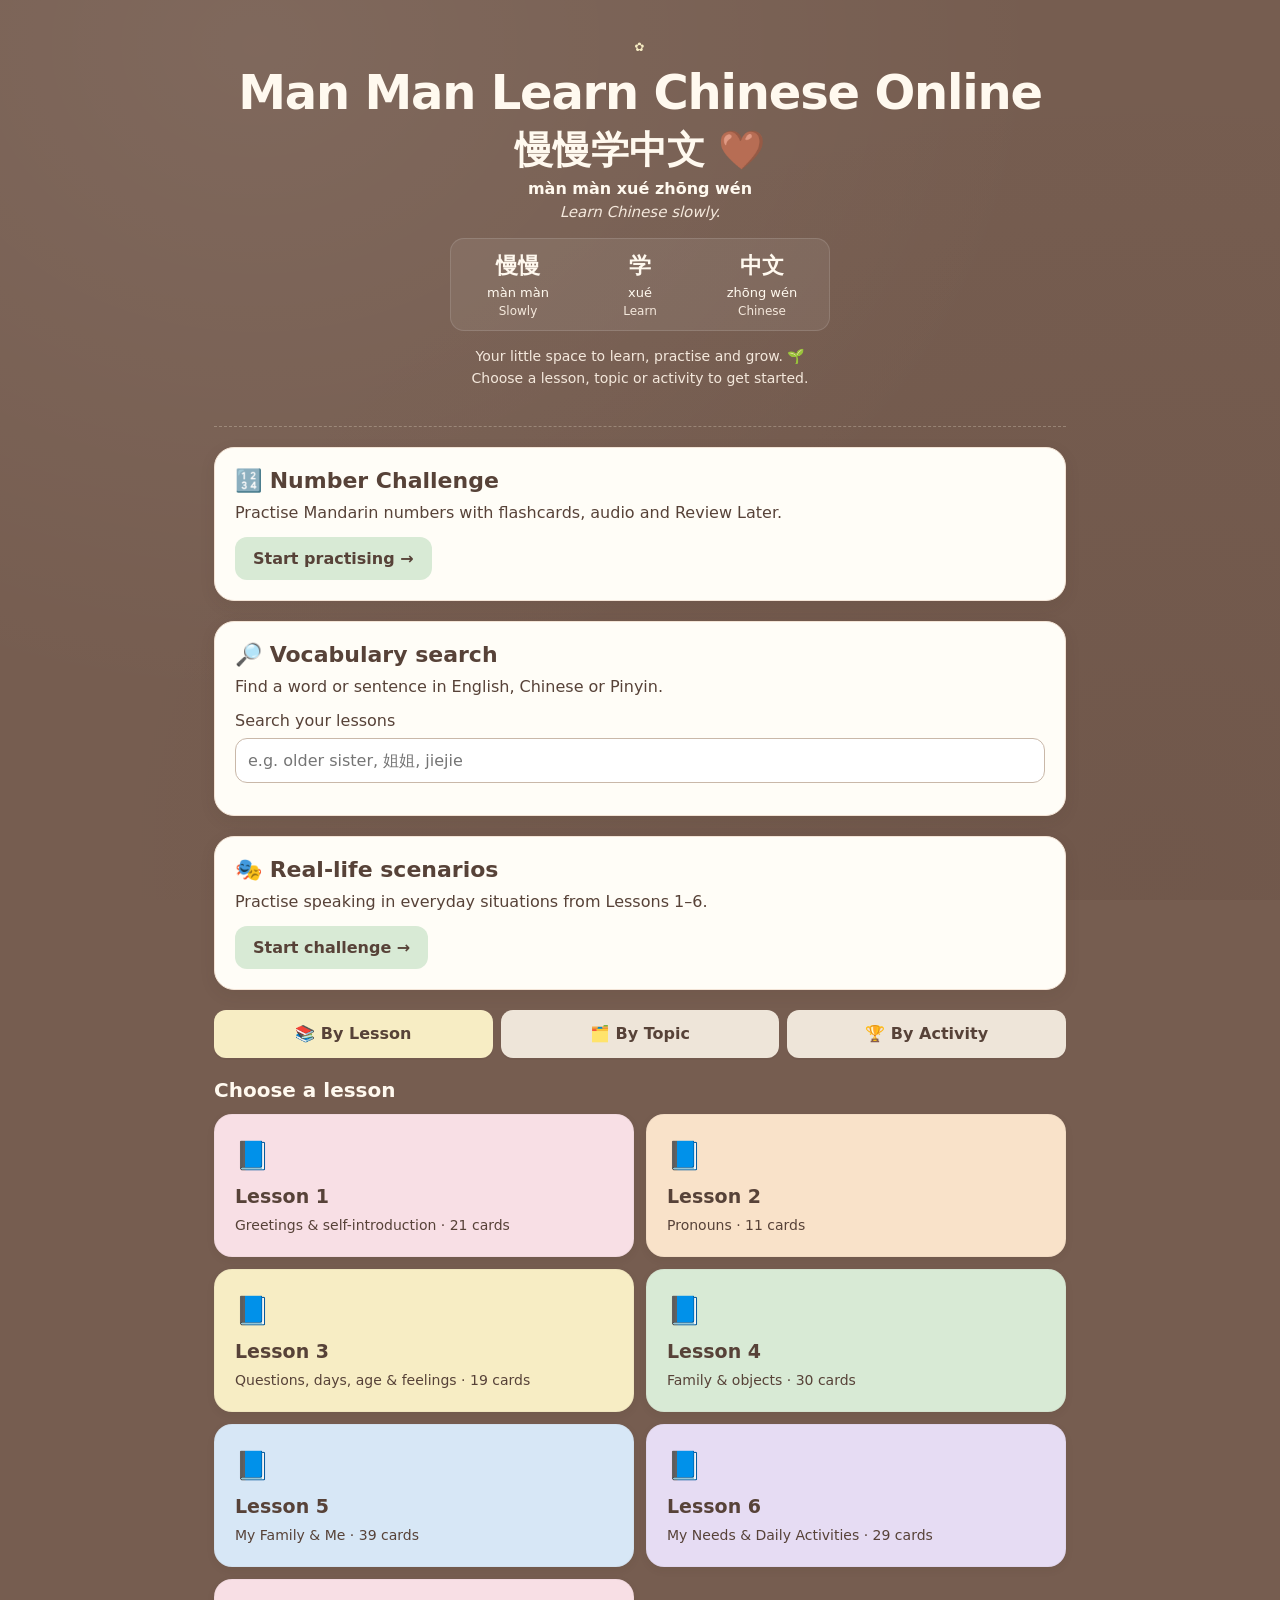
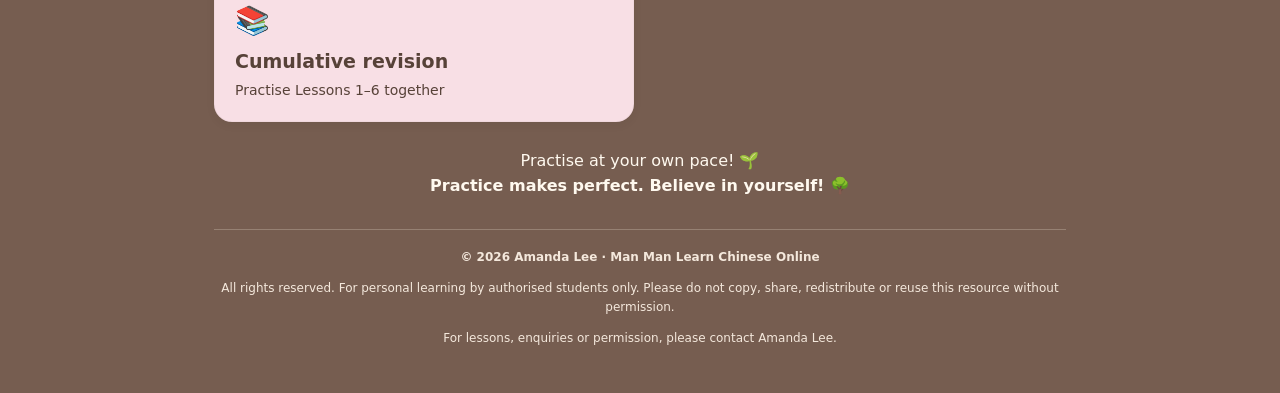
==== commit ab85aeb6: "Add multilingual vocabulary search with audio and real-life scenario entry points" ====
--- a/index.html
+++ b/index.html
@@ -1,3 +1,5 @@
-<!doctype html><html lang="en"><head><meta charset="utf-8"><meta name="viewport" content="width=device-width,initial-scale=1"><title>Man Man Learn Chinese Online</title><style>*{box-sizing:border-box}body{margin:0;background:#765D50;color:#fff9ef;font:16px system-ui,sans-serif}main{max-width:900px;margin:auto;padding:24px}header{text-align:center;padding:16px 0 22px}h1{font-size:clamp(30px,6vw,48px);margin:10px 0 4px}header p{color:#f4e8dc;line-height:1.6}small{color:#f4e8dc}.tabs{display:flex;gap:8px;margin:12px 0 20px;flex-wrap:wrap}button{font:inherit;cursor:pointer;border:0;border-radius:12px;min-height:48px;background:#eee5d9;color:#574238;padding:10px;font-weight:700;flex:1 1 100px}button[aria-pressed=true]{background:#f7edc4}a:focus-visible,button:focus-visible{outline:3px solid #fff;outline-offset:4px}.grid{display:grid;grid-template-columns:repeat(2,minmax(0,1fr));gap:12px}.tile{display:flex;flex-direction:column;gap:8px;text-decoration:none;color:#574238;padding:20px;border-radius:18px;background:#fffdf7;min-height:130px}.tile strong{font-size:19px}.tile span{font-size:14px;line-height:1.5}.tile .emoji{font-size:28px}.tile:hover{filter:brightness(1.04)}.feature{background:#fffdf7;color:#574238;border-radius:20px;padding:20px;margin:0 0 20px}.feature h2{margin:0 0 6px;font-size:22px}.feature p{line-height:1.5;margin:8px 0 12px}.feature a{display:inline-block;background:#d8ead5;color:#574238;padding:12px 18px;border-radius:12px;text-decoration:none;font-weight:700}footer{text-align:center;font-size:12px;line-height:1.6;color:#f4e8dc;border-top:1px solid #ffffff35;padding-top:18px;margin-top:30px}.note{text-align:center;line-height:1.6;margin:26px 0 16px}.section-title{font-size:20px;margin:0 0 12px}.tag{font-size:12px;letter-spacing:1.5px;color:#f7edc4}@media(max-width:480px){main{padding:16px}.tile{padding:14px;min-height:130px}.tile strong{font-size:17px}.tile span{font-size:13px}.tabs{gap:6px}.tabs button{font-size:14px;flex:1 1 85px}}body{min-height:100vh;background-color:#765D50;background-image:radial-gradient(ellipse at 20% 5%,#ffffff12,transparent 55%),radial-gradient(ellipse at 90% 95%,#3c241b18,transparent 65%);background-attachment:fixed}main{padding-bottom:32px}h1{letter-spacing:-.025em}button,select{box-shadow:0 2px 0 #49352d16}button:focus-visible,select:focus-visible,a:focus-visible{outline:3px solid #fff2d6;outline-offset:3px}.card,.feature{border:1px solid #f3e4d6;box-shadow:0 5px 16px #39291e16}.hint div,.tile{border:1px solid #5742380a}.quick-guide{background:#ffffff0c;border:1px solid #ffffff22;border-radius:14px;padding:14px 16px}.practice-guide,footer{border-color:#fff5e53b}progress{accent-color:#f7edc4}::selection{background:#f9e2c9;color:#574238}header{border-bottom:1px dashed #fff5e542;margin-bottom:20px}.tile{box-shadow:0 3px 9px #39291e12}.tag{color:#f7edc4}.chinese-title{font-size:clamp(26px,4.8vw,38px);font-weight:700;line-height:1.3;margin:6px 0 4px}.brand-meaning{font-size:15px;font-style:italic;color:#f4e8dc;line-height:1.5}header p{font-size:14px}.brand-pinyin{font-size:16px;font-weight:650;margin:3px 0}.brand-breakdown{display:grid;grid-template-columns:repeat(3,minmax(0,1fr));max-width:380px;margin:14px auto;padding:12px 6px;background:#ffffff12;border:1px solid #ffffff20;border-radius:14px}.brand-breakdown div{display:grid;gap:4px;text-align:center}.brand-breakdown strong{font-size:22px}.brand-breakdown span{font-size:13px}.brand-breakdown small{font-size:12px}</style></head><body><main><header><div class="tag" aria-hidden="true">✿</div><h1>Man Man Learn Chinese Online</h1><div class="chinese-title" lang="zh-CN">慢慢学中文 🤎</div><div class="brand-pinyin">màn màn xué zhōng wén</div><div class="brand-meaning">Learn Chinese slowly.</div><div class="brand-breakdown"><div><strong lang="zh-CN">慢慢</strong><span>màn màn</span><small>Slowly</small></div><div><strong lang="zh-CN">学</strong><span>xué</span><small>Learn</small></div><div><strong lang="zh-CN">中文</strong><span>zhōng wén</span><small>Chinese</small></div></div><p>Your little space to learn, practise and grow. 🌱<br>Choose a lesson, topic or activity to get started.</p></header><section class="feature"><h2>🔢 Number Challenge</h2><p>Practise Mandarin numbers with flashcards, audio and Review Later.</p><a href="/numbers.html">Start practising →</a></section><nav class="tabs" aria-label="Browse learning activities"><button data-tab="lesson" aria-pressed="true">📚 By Lesson</button><button data-tab="topic" aria-pressed="false">🗂️ By Topic</button><button data-tab="activity" aria-pressed="false">🏆 By Activity</button></nav><h2 class="section-title" id="sectionTitle">Choose a lesson</h2><div class="grid" id="items"></div><p class="note">Practise at your own pace! 🌱<br><strong>Practice makes perfect. Believe in yourself! 🌳</strong></p><footer><strong>© 2026 Amanda Lee · Man Man Learn Chinese Online</strong><p>All rights reserved. For personal learning by authorised students only. Please do not copy, share, redistribute or reuse this resource without permission.</p><p>For lessons, enquiries or permission, please contact Amanda Lee.</p></footer></main><script src="/lessons.js"></script><script>
-const colors=['#f8dfe5','#f9e2c9','#f7edc4','#d8ead5','#d7e7f6','#e6dcf3'];const lessonNames={1:'Greetings & self-introduction',2:'Pronouns',3:'Questions, days, age & feelings',4:'Family & objects',5:'My Family & Me',6:'My Needs & Daily Activities'};const topicIcons={'Greetings':'👋','Self-introduction':'🙋','Pronouns':'👥','Questions & days':'📅','Age':'🎂','Feelings':'😊','Have / do not have':'🎒','This / that':'👈','Family':'🏡'};const url=(params)=>'/speaking.html?'+new URLSearchParams(params).toString();const catalog={lesson:[...Object.entries(lessonNames).map(([n,t])=>['📘','Lesson '+n,t+' · '+MANMAN_CARDS.filter(c=>String(c[0])===n).length+' cards',url({lesson:n})]),['📚','Cumulative revision','Practise Lessons 1–6 together',url({lesson:'all'})]],topic:[['🔢','Numbers','Number Challenge','/numbers.html'],...([...new Set(MANMAN_CARDS.map(c=>c[1]))].map(t=>[topicIcons[t]||'📝',t,MANMAN_CARDS.filter(c=>c[1]===t).length+' cards',url({topic:t})]))],activity:[['🃏','Flashcards','English, Pinyin and Chinese',url({mode:'study'})],['🗣️','Speaking quiz','Say the answer before revealing it',url({mode:'speak'})],['🎧','Listening quiz','Listen and choose the meaning',url({mode:'listen'})],['📝','Practical sentences','Practise complete sentences from Lessons 5 and 6',url({topic:'Practical sentences',mode:'study'})],['💬','Conversation','Listen and respond aloud',url({mode:'chat'})],['🔢','Number Challenge','Practise counting and pronunciation','/numbers.html']]};function draw(tab){document.querySelectorAll('[data-tab]').forEach(b=>b.setAttribute('aria-pressed',String(b.dataset.tab===tab)));document.getElementById('sectionTitle').textContent={lesson:'Choose a lesson',topic:'Choose a topic',activity:'Choose an activity'}[tab];let grid=document.getElementById('items');grid.replaceChildren();catalog[tab].forEach((d,i)=>{let a=document.createElement('a');a.className='tile';a.href=d[3];a.style.background=colors[i%colors.length];let e=document.createElement('span');e.className='emoji';e.textContent=d[0];let title=document.createElement('strong');title.textContent=d[1];let desc=document.createElement('span');desc.textContent=d[2];a.append(e,title,desc);grid.append(a)})}document.querySelectorAll('[data-tab]').forEach(b=>b.onclick=()=>draw(b.dataset.tab));draw('lesson');
+<!doctype html><html lang="en"><head><meta charset="utf-8"><meta name="viewport" content="width=device-width,initial-scale=1"><title>Man Man Learn Chinese Online</title><style>*{box-sizing:border-box}body{margin:0;background:#765D50;color:#fff9ef;font:16px system-ui,sans-serif}main{max-width:900px;margin:auto;padding:24px}header{text-align:center;padding:16px 0 22px}h1{font-size:clamp(30px,6vw,48px);margin:10px 0 4px}header p{color:#f4e8dc;line-height:1.6}small{color:#f4e8dc}.tabs{display:flex;gap:8px;margin:12px 0 20px;flex-wrap:wrap}button{font:inherit;cursor:pointer;border:0;border-radius:12px;min-height:48px;background:#eee5d9;color:#574238;padding:10px;font-weight:700;flex:1 1 100px}button[aria-pressed=true]{background:#f7edc4}a:focus-visible,button:focus-visible{outline:3px solid #fff;outline-offset:4px}.grid{display:grid;grid-template-columns:repeat(2,minmax(0,1fr));gap:12px}.tile{display:flex;flex-direction:column;gap:8px;text-decoration:none;color:#574238;padding:20px;border-radius:18px;background:#fffdf7;min-height:130px}.tile strong{font-size:19px}.tile span{font-size:14px;line-height:1.5}.tile .emoji{font-size:28px}.tile:hover{filter:brightness(1.04)}.feature{background:#fffdf7;color:#574238;border-radius:20px;padding:20px;margin:0 0 20px}.feature h2{margin:0 0 6px;font-size:22px}.feature p{line-height:1.5;margin:8px 0 12px}.feature a{display:inline-block;background:#d8ead5;color:#574238;padding:12px 18px;border-radius:12px;text-decoration:none;font-weight:700}footer{text-align:center;font-size:12px;line-height:1.6;color:#f4e8dc;border-top:1px solid #ffffff35;padding-top:18px;margin-top:30px}.note{text-align:center;line-height:1.6;margin:26px 0 16px}.section-title{font-size:20px;margin:0 0 12px}.tag{font-size:12px;letter-spacing:1.5px;color:#f7edc4}@media(max-width:480px){main{padding:16px}.tile{padding:14px;min-height:130px}.tile strong{font-size:17px}.tile span{font-size:13px}.tabs{gap:6px}.tabs button{font-size:14px;flex:1 1 85px}}body{min-height:100vh;background-color:#765D50;background-image:radial-gradient(ellipse at 20% 5%,#ffffff12,transparent 55%),radial-gradient(ellipse at 90% 95%,#3c241b18,transparent 65%);background-attachment:fixed}main{padding-bottom:32px}h1{letter-spacing:-.025em}button,select{box-shadow:0 2px 0 #49352d16}button:focus-visible,select:focus-visible,a:focus-visible{outline:3px solid #fff2d6;outline-offset:3px}.card,.feature{border:1px solid #f3e4d6;box-shadow:0 5px 16px #39291e16}.hint div,.tile{border:1px solid #5742380a}.quick-guide{background:#ffffff0c;border:1px solid #ffffff22;border-radius:14px;padding:14px 16px}.practice-guide,footer{border-color:#fff5e53b}progress{accent-color:#f7edc4}::selection{background:#f9e2c9;color:#574238}header{border-bottom:1px dashed #fff5e542;margin-bottom:20px}.tile{box-shadow:0 3px 9px #39291e12}.tag{color:#f7edc4}.chinese-title{font-size:clamp(26px,4.8vw,38px);font-weight:700;line-height:1.3;margin:6px 0 4px}.brand-meaning{font-size:15px;font-style:italic;color:#f4e8dc;line-height:1.5}header p{font-size:14px}.brand-pinyin{font-size:16px;font-weight:650;margin:3px 0}.brand-breakdown{display:grid;grid-template-columns:repeat(3,minmax(0,1fr));max-width:380px;margin:14px auto;padding:12px 6px;background:#ffffff12;border:1px solid #ffffff20;border-radius:14px}.brand-breakdown div{display:grid;gap:4px;text-align:center}.brand-breakdown strong{font-size:22px}.brand-breakdown span{font-size:13px}.brand-breakdown small{font-size:12px}#lookup{display:block;width:100%;padding:12px;border:1px solid #c9b8a9;border-radius:12px;background:#fff;font:inherit;color:#574238;margin-top:8px}#searchResults article{border-top:1px solid #e4d7c9;padding:12px 0;display:grid;gap:4px}#searchResults strong{font-size:22px}#searchResults small{color:#80695a}#searchResults button{background:var(--normal);padding:8px 12px;min-height:44px;justify-self:start}#searchResults .lookup-controls{display:flex;gap:8px;flex-wrap:wrap}#searchResults .lookup-controls button:last-child{background:var(--slow)}</style><link rel="stylesheet" href="/theme.css"></head><body><main><header><div class="tag" aria-hidden="true">✿</div><h1>Man Man Learn Chinese Online</h1><div class="chinese-title" lang="zh-CN">慢慢学中文 🤎</div><div class="brand-pinyin">màn màn xué zhōng wén</div><div class="brand-meaning">Learn Chinese slowly.</div><div class="brand-breakdown"><div><strong lang="zh-CN">慢慢</strong><span>màn màn</span><small>Slowly</small></div><div><strong lang="zh-CN">学</strong><span>xué</span><small>Learn</small></div><div><strong lang="zh-CN">中文</strong><span>zhōng wén</span><small>Chinese</small></div></div><p>Your little space to learn, practise and grow. 🌱<br>Choose a lesson, topic or activity to get started.</p></header><section class="feature"><h2>🔢 Number Challenge</h2><p>Practise Mandarin numbers with flashcards, audio and Review Later.</p><a href="/numbers.html">Start practising →</a></section><section class="feature"><h2>🔎 Vocabulary search</h2><p>Find a word or sentence in English, Chinese or Pinyin.</p><label for="lookup">Search your lessons</label><input id="lookup" type="search" placeholder="e.g. older sister, 姐姐, jiejie" autocomplete="off"><p id="matches" aria-live="polite"></p><div id="searchResults"></div></section><section class="feature"><h2>🎭 Real-life scenarios</h2><p>Practise speaking in everyday situations from Lessons 1–6.</p><a href="/speaking.html?mode=scenario">Start challenge →</a></section><nav class="tabs" aria-label="Browse learning activities"><button data-tab="lesson" aria-pressed="true">📚 By Lesson</button><button data-tab="topic" aria-pressed="false">🗂️ By Topic</button><button data-tab="activity" aria-pressed="false">🏆 By Activity</button></nav><h2 class="section-title" id="sectionTitle">Choose a lesson</h2><div class="grid" id="items"></div><p class="note">Practise at your own pace! 🌱<br><strong>Practice makes perfect. Believe in yourself! 🌳</strong></p><footer><strong>© 2026 Amanda Lee · Man Man Learn Chinese Online</strong><p>All rights reserved. For personal learning by authorised students only. Please do not copy, share, redistribute or reuse this resource without permission.</p><p>For lessons, enquiries or permission, please contact Amanda Lee.</p></footer></main><script src="/lessons.js"></script><script>
+const colors=['#f8dfe5','#f9e2c9','#f7edc4','#d8ead5','#d7e7f6','#e6dcf3'];const lessonNames={1:'Greetings & self-introduction',2:'Pronouns',3:'Questions, days, age & feelings',4:'Family & objects',5:'My Family & Me',6:'My Needs & Daily Activities'};const topicIcons={'Greetings':'👋','Self-introduction':'🙋','Pronouns':'👥','Questions & days':'📅','Age':'🎂','Feelings':'😊','Have / do not have':'🎒','This / that':'👈','Family':'🏡'};const url=(params)=>'/speaking.html?'+new URLSearchParams(params).toString();const catalog={lesson:[...Object.entries(lessonNames).map(([n,t])=>['📘','Lesson '+n,t+' · '+MANMAN_CARDS.filter(c=>String(c[0])===n).length+' cards',url({lesson:n})]),['📚','Cumulative revision','Practise Lessons 1–6 together',url({lesson:'all'})]],topic:[['🔢','Numbers','Number Challenge','/numbers.html'],...([...new Set(MANMAN_CARDS.map(c=>c[1]))].map(t=>[topicIcons[t]||'📝',t,MANMAN_CARDS.filter(c=>c[1]===t).length+' cards',url({topic:t})]))],activity:[['🎭','Real-life scenarios','Apply Mandarin in everyday situations',url({mode:'scenario'})],['🃏','Flashcards','English, Pinyin and Chinese',url({mode:'study'})],['🗣️','Speaking quiz','Say the answer before revealing it',url({mode:'speak'})],['🎧','Listening quiz','Listen and choose the meaning',url({mode:'listen'})],['📝','Practical sentences','Practise complete sentences from Lessons 5 and 6',url({topic:'Practical sentences',mode:'study'})],['💬','Conversation','Listen and respond aloud',url({mode:'chat'})],['🔢','Number Challenge','Practise counting and pronunciation','/numbers.html']]};function draw(tab){document.querySelectorAll('[data-tab]').forEach(b=>b.setAttribute('aria-pressed',String(b.dataset.tab===tab)));document.getElementById('sectionTitle').textContent={lesson:'Choose a lesson',topic:'Choose a topic',activity:'Choose an activity'}[tab];let grid=document.getElementById('items');grid.replaceChildren();catalog[tab].forEach((d,i)=>{let a=document.createElement('a');a.className='tile';a.href=d[3];a.style.background=colors[i%colors.length];let e=document.createElement('span');e.className='emoji';e.textContent=d[0];let title=document.createElement('strong');title.textContent=d[1];let desc=document.createElement('span');desc.textContent=d[2];a.append(e,title,desc);grid.append(a)})}document.querySelectorAll('[data-tab]').forEach(b=>b.onclick=()=>draw(b.dataset.tab));draw('lesson');
+
+const lookup=document.getElementById('lookup'), searchResults=document.getElementById('searchResults'), matches=document.getElementById('matches');const norm=s=>String(s).normalize('NFD').replace(/[\u0300-\u036f]/g,'').toLowerCase().replace(/\s+/g,'');let lookupAudio=new Audio();function readLookup(text,rate,btn){lookupAudio.pause();lookupAudio.src='/api/speech?text='+encodeURIComponent(text.replace(/……/g,''));lookupAudio.playbackRate=rate;lookupAudio.defaultPlaybackRate=rate;lookupAudio.onplaying=()=>{lookupAudio.playbackRate=rate};lookupAudio.play().catch(()=>{matches.textContent='Audio unavailable. Try again later.'})}function search(){lookupAudio.pause();searchResults.replaceChildren();let q=norm(lookup.value.trim());if(!q){matches.textContent='';return}let results=MANMAN_CARDS.filter(c=>[c[2],c[3],c[4]].some(s=>norm(s).includes(q)));matches.textContent=results.length+' matching cards'+(results.length>30?' · showing first 30; refine your search.':'');for(const c of results.slice(0,30)){let a=document.createElement('article');for(const [tag,txt] of [['small','Lesson '+c[0]+' · '+c[1]],['span',c[4]],['strong',c[2]],['b',c[3]]]){let e=document.createElement(tag);e.textContent=txt;a.append(e)}let row=document.createElement('div');row.className='lookup-controls';for(const [label,rate] of [['🔊 Normal',1],['🐢 Slow',.7]]){let b=document.createElement('button');b.textContent=label;b.onclick=()=>readLookup(c[2],rate,b);row.append(b)}a.append(row);searchResults.append(a)}}lookup.addEventListener('input',search);
 </script></body></html>
--- a/theme.css
+++ b/theme.css
@@ -0,0 +1 @@
+:root{--board:#765D50;--cream:#FFFDF7;--ink:#574238;--english:#F8DFE5;--chinese:#F7EDC4;--pinyin:#F9E2C9;--normal:#D8EAD5;--slow:#D7E7F6;--next:#E6DCF3;--review:#E3E2E1;--restart:#EED8D8}body{background-color:var(--board);color:#fff9ef}.card,.feature{background:var(--cream);color:var(--ink)}.en{background:var(--english)}.zh{background:var(--chinese)}.py{background:var(--pinyin);font-weight:700}.practice-actions{display:grid;grid-template-columns:repeat(2,minmax(0,1fr));gap:10px;align-items:stretch}.practice-actions button,.practice-actions .icon-button{width:100%;min-width:0;min-height:48px;white-space:normal;margin:0;font-size:16px}.practice-actions #normal,.practice-actions #listen{grid-column:1;grid-row:1;background:var(--normal);color:#344C37}.practice-actions #next{grid-column:2;grid-row:1;background:var(--next);color:#554364}.practice-actions #slow{grid-column:1;grid-row:2;background:var(--slow);color:#334D65}.practice-actions #later{grid-column:2;grid-row:2;background:var(--review);color:#4D4B49}.practice-actions #restart{grid-column:1/-1;background:var(--restart);color:#68464B}.practice-actions #show,.practice-actions #backup,.practice-actions #device{grid-column:1/-1}.practice-actions #answerNormal{background:var(--normal)}.practice-actions #answerSlow{background:var(--slow)}[hidden]{display:none!important}
